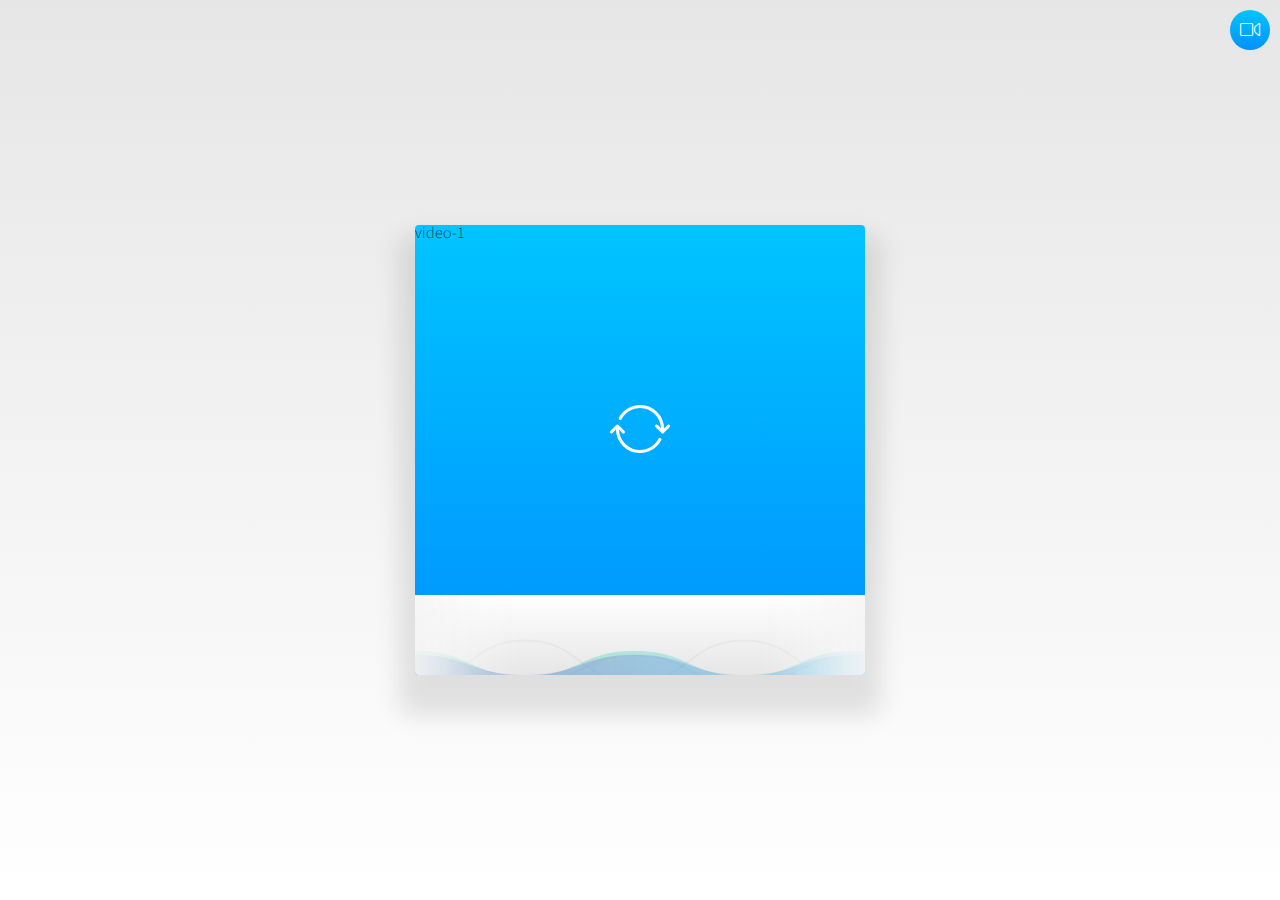
==== public/mocks/index.html @ 00468ff5 "video demo styles" ====
<!DOCTYPE html>
<html lang="en">
  <head>
    <meta charset="utf-8">
    <meta http-equiv="X-UA-Compatible" content="IE=edge">
    <meta name="viewport" content="width=device-width, initial-scale=1">
    <!-- The above 3 meta tags *must* come first in the head; any other head content must come *after* these tags -->
    <title>Web RTC Metup</title>

    <!-- Fonts -->
    <link href='https://fonts.googleapis.com/css?family=Source+Sans+Pro:400,200,300' rel='stylesheet' type='text/css'>

    <!-- Icons -->
    <link rel="stylesheet" href="../css/icons.css">

    <!-- Styles -->
    <link rel="stylesheet" href="../css/styles.css">

    <!-- HTML5 shim and Respond.js for IE8 support of HTML5 elements and media queries -->
    <!-- WARNING: Respond.js doesn't work if you view the page via file:// -->
    <!--[if lt IE 9]>
      <script src="https://oss.maxcdn.com/html5shiv/3.7.2/html5shiv.min.js"></script>
      <script src="https://oss.maxcdn.com/respond/1.4.2/respond.min.js"></script>
    <![endif]-->
  </head>
  <body>
    
    <div class="video-wrap oneVideo">
      <div class="video-box myVideo">
        video-1
          
        <div class="footer">
          <div class="visualizer vslzr-01"></div>
          <div class="visualizer vslzr-02"></div>
          <div class="visualizer vslzr-03"></div>
          <div class="visualizer vslzr-mask"></div>
        </div>
        
      </div>
      
      <div class="video-box remoteVideo top-vid">
        video-2
          
        <div class="footer">
          <div class="visualizer vslzr-01"></div>
          <div class="visualizer vslzr-02"></div>
          <div class="visualizer vslzr-03"></div>
          <div class="visualizer vslzr-mask"></div>
        </div>
      </div>
    </div>
    
    <button class="call-btn" id="call">
      <i class="icon-camera"></i>
    </button>
    
    
    <!-- jQuery (necessary for Bootstrap's JavaScript plugins) -->
    <script src="https://ajax.googleapis.com/ajax/libs/jquery/1.11.3/jquery.min.js"></script>
    <script src="../js/main.js"></script>
    <!-- Include all compiled plugins (below), or include individual files as needed -->
  </body>
</html>
---- public/css/icons.css ----
@font-face {
    font-family: 'icomoon';
    src:    url('fonts/icomoon.eot?n9m4c2');
    src:    url('fonts/icomoon.eot?n9m4c2#iefix') format('embedded-opentype'),
        url('fonts/icomoon.ttf?n9m4c2') format('truetype'),
        url('fonts/icomoon.woff?n9m4c2') format('woff'),
        url('fonts/icomoon.svg?n9m4c2#icomoon') format('svg');
    font-weight: normal;
    font-style: normal;
}

[class^="icon-"], [class*=" icon-"] {
    /* use !important to prevent issues with browser extensions that change fonts */
    font-family: 'icomoon' !important;
    speak: none;
    font-style: normal;
    font-weight: normal;
    font-variant: normal;
    text-transform: none;
    line-height: 1;

    /* Better Font Rendering =========== */
    -webkit-font-smoothing: antialiased;
    -moz-osx-font-smoothing: grayscale;
}

.icon-home:before {
    content: "\e600";
}
.icon-home2:before {
    content: "\e601";
}
.icon-home3:before {
    content: "\e602";
}
.icon-home4:before {
    content: "\e603";
}
.icon-home5:before {
    content: "\e604";
}
.icon-home6:before {
    content: "\e605";
}
.icon-bathtub:before {
    content: "\e606";
}
.icon-toothbrush:before {
    content: "\e607";
}
.icon-bed:before {
    content: "\e608";
}
.icon-couch:before {
    content: "\e609";
}
.icon-chair:before {
    content: "\e60a";
}
.icon-city:before {
    content: "\e60b";
}
.icon-apartment:before {
    content: "\e60c";
}
.icon-pencil:before {
    content: "\e60d";
}
.icon-pencil2:before {
    content: "\e60e";
}
.icon-pen:before {
    content: "\e60f";
}
.icon-pencil3:before {
    content: "\e610";
}
.icon-eraser:before {
    content: "\e611";
}
.icon-pencil4:before {
    content: "\e612";
}
.icon-pencil5:before {
    content: "\e613";
}
.icon-feather:before {
    content: "\e614";
}
.icon-feather2:before {
    content: "\e615";
}
.icon-feather3:before {
    content: "\e616";
}
.icon-pen2:before {
    content: "\e617";
}
.icon-pen-add:before {
    content: "\e618";
}
.icon-pen-remove:before {
    content: "\e619";
}
.icon-vector:before {
    content: "\e61a";
}
.icon-pen3:before {
    content: "\e61b";
}
.icon-blog:before {
    content: "\e61c";
}
.icon-brush:before {
    content: "\e61d";
}
.icon-brush2:before {
    content: "\e61e";
}
.icon-spray:before {
    content: "\e61f";
}
.icon-paint-roller:before {
    content: "\e620";
}
.icon-stamp:before {
    content: "\e621";
}
.icon-tape:before {
    content: "\e622";
}
.icon-desk-tape:before {
    content: "\e623";
}
.icon-texture:before {
    content: "\e624";
}
.icon-eye-dropper:before {
    content: "\e625";
}
.icon-palette:before {
    content: "\e626";
}
.icon-color-sampler:before {
    content: "\e627";
}
.icon-bucket:before {
    content: "\e628";
}
.icon-gradient:before {
    content: "\e629";
}
.icon-gradient2:before {
    content: "\e62a";
}
.icon-magic-wand:before {
    content: "\e62b";
}
.icon-magnet:before {
    content: "\e62c";
}
.icon-pencil-ruler:before {
    content: "\e62d";
}
.icon-pencil-ruler2:before {
    content: "\e62e";
}
.icon-compass:before {
    content: "\e62f";
}
.icon-aim:before {
    content: "\e630";
}
.icon-gun:before {
    content: "\e631";
}
.icon-bottle:before {
    content: "\e632";
}
.icon-drop:before {
    content: "\e633";
}
.icon-drop-crossed:before {
    content: "\e634";
}
.icon-drop2:before {
    content: "\e635";
}
.icon-snow:before {
    content: "\e636";
}
.icon-snow2:before {
    content: "\e637";
}
.icon-fire:before {
    content: "\e638";
}
.icon-lighter:before {
    content: "\e639";
}
.icon-knife:before {
    content: "\e63a";
}
.icon-dagger:before {
    content: "\e63b";
}
.icon-tissue:before {
    content: "\e63c";
}
.icon-toilet-paper:before {
    content: "\e63d";
}
.icon-poop:before {
    content: "\e63e";
}
.icon-umbrella:before {
    content: "\e63f";
}
.icon-umbrella2:before {
    content: "\e640";
}
.icon-rain:before {
    content: "\e641";
}
.icon-tornado:before {
    content: "\e642";
}
.icon-wind:before {
    content: "\e643";
}
.icon-fan:before {
    content: "\e644";
}
.icon-contrast:before {
    content: "\e645";
}
.icon-sun-small:before {
    content: "\e646";
}
.icon-sun:before {
    content: "\e647";
}
.icon-sun2:before {
    content: "\e648";
}
.icon-moon:before {
    content: "\e649";
}
.icon-cloud:before {
    content: "\e64a";
}
.icon-cloud-upload:before {
    content: "\e64b";
}
.icon-cloud-download:before {
    content: "\e64c";
}
.icon-cloud-rain:before {
    content: "\e64d";
}
.icon-cloud-hailstones:before {
    content: "\e64e";
}
.icon-cloud-snow:before {
    content: "\e64f";
}
.icon-cloud-windy:before {
    content: "\e650";
}
.icon-sun-wind:before {
    content: "\e651";
}
.icon-cloud-fog:before {
    content: "\e652";
}
.icon-cloud-sun:before {
    content: "\e653";
}
.icon-cloud-lightning:before {
    content: "\e654";
}
.icon-cloud-sync:before {
    content: "\e655";
}
.icon-cloud-lock:before {
    content: "\e656";
}
.icon-cloud-gear:before {
    content: "\e657";
}
.icon-cloud-alert:before {
    content: "\e658";
}
.icon-cloud-check:before {
    content: "\e659";
}
.icon-cloud-cross:before {
    content: "\e65a";
}
.icon-cloud-crossed:before {
    content: "\e65b";
}
.icon-cloud-database:before {
    content: "\e65c";
}
.icon-database:before {
    content: "\e65d";
}
.icon-database-add:before {
    content: "\e65e";
}
.icon-database-remove:before {
    content: "\e65f";
}
.icon-database-lock:before {
    content: "\e660";
}
.icon-database-refresh:before {
    content: "\e661";
}
.icon-database-check:before {
    content: "\e662";
}
.icon-database-history:before {
    content: "\e663";
}
.icon-database-upload:before {
    content: "\e664";
}
.icon-database-download:before {
    content: "\e665";
}
.icon-server:before {
    content: "\e666";
}
.icon-shield:before {
    content: "\e667";
}
.icon-shield-check:before {
    content: "\e668";
}
.icon-shield-alert:before {
    content: "\e669";
}
.icon-shield-cross:before {
    content: "\e66a";
}
.icon-lock:before {
    content: "\e66b";
}
.icon-rotation-lock:before {
    content: "\e66c";
}
.icon-unlock:before {
    content: "\e66d";
}
.icon-key:before {
    content: "\e66e";
}
.icon-key-hole:before {
    content: "\e66f";
}
.icon-toggle-off:before {
    content: "\e670";
}
.icon-toggle-on:before {
    content: "\e671";
}
.icon-cog:before {
    content: "\e672";
}
.icon-cog2:before {
    content: "\e673";
}
.icon-wrench:before {
    content: "\e674";
}
.icon-screwdriver:before {
    content: "\e675";
}
.icon-hammer-wrench:before {
    content: "\e676";
}
.icon-hammer:before {
    content: "\e677";
}
.icon-saw:before {
    content: "\e678";
}
.icon-axe:before {
    content: "\e679";
}
.icon-axe2:before {
    content: "\e67a";
}
.icon-shovel:before {
    content: "\e67b";
}
.icon-pickaxe:before {
    content: "\e67c";
}
.icon-factory:before {
    content: "\e67d";
}
.icon-factory2:before {
    content: "\e67e";
}
.icon-recycle:before {
    content: "\e67f";
}
.icon-trash:before {
    content: "\e680";
}
.icon-trash2:before {
    content: "\e681";
}
.icon-trash3:before {
    content: "\e682";
}
.icon-broom:before {
    content: "\e683";
}
.icon-game:before {
    content: "\e684";
}
.icon-gamepad:before {
    content: "\e685";
}
.icon-joystick:before {
    content: "\e686";
}
.icon-dice:before {
    content: "\e687";
}
.icon-spades:before {
    content: "\e688";
}
.icon-diamonds:before {
    content: "\e689";
}
.icon-clubs:before {
    content: "\e68a";
}
.icon-hearts:before {
    content: "\e68b";
}
.icon-heart:before {
    content: "\e68c";
}
.icon-star:before {
    content: "\e68d";
}
.icon-star-half:before {
    content: "\e68e";
}
.icon-star-empty:before {
    content: "\e68f";
}
.icon-flag:before {
    content: "\e690";
}
.icon-flag2:before {
    content: "\e691";
}
.icon-flag3:before {
    content: "\e692";
}
.icon-mailbox-full:before {
    content: "\e693";
}
.icon-mailbox-empty:before {
    content: "\e694";
}
.icon-at-sign:before {
    content: "\e695";
}
.icon-envelope:before {
    content: "\e696";
}
.icon-envelope-open:before {
    content: "\e697";
}
.icon-paperclip:before {
    content: "\e698";
}
.icon-paper-plane:before {
    content: "\e699";
}
.icon-reply:before {
    content: "\e69a";
}
.icon-reply-all:before {
    content: "\e69b";
}
.icon-inbox:before {
    content: "\e69c";
}
.icon-inbox2:before {
    content: "\e69d";
}
.icon-outbox:before {
    content: "\e69e";
}
.icon-box:before {
    content: "\e69f";
}
.icon-archive:before {
    content: "\e6a0";
}
.icon-archive2:before {
    content: "\e6a1";
}
.icon-drawers:before {
    content: "\e6a2";
}
.icon-drawers2:before {
    content: "\e6a3";
}
.icon-drawers3:before {
    content: "\e6a4";
}
.icon-eye:before {
    content: "\e6a5";
}
.icon-eye-crossed:before {
    content: "\e6a6";
}
.icon-eye-plus:before {
    content: "\e6a7";
}
.icon-eye-minus:before {
    content: "\e6a8";
}
.icon-binoculars:before {
    content: "\e6a9";
}
.icon-binoculars2:before {
    content: "\e6aa";
}
.icon-hdd:before {
    content: "\e6ab";
}
.icon-hdd-down:before {
    content: "\e6ac";
}
.icon-hdd-up:before {
    content: "\e6ad";
}
.icon-floppy-disk:before {
    content: "\e6ae";
}
.icon-disc:before {
    content: "\e6af";
}
.icon-tape2:before {
    content: "\e6b0";
}
.icon-printer:before {
    content: "\e6b1";
}
.icon-shredder:before {
    content: "\e6b2";
}
.icon-file-empty:before {
    content: "\e6b3";
}
.icon-file-add:before {
    content: "\e6b4";
}
.icon-file-check:before {
    content: "\e6b5";
}
.icon-file-lock:before {
    content: "\e6b6";
}
.icon-files:before {
    content: "\e6b7";
}
.icon-copy:before {
    content: "\e6b8";
}
.icon-compare:before {
    content: "\e6b9";
}
.icon-folder:before {
    content: "\e6ba";
}
.icon-folder-search:before {
    content: "\e6bb";
}
.icon-folder-plus:before {
    content: "\e6bc";
}
.icon-folder-minus:before {
    content: "\e6bd";
}
.icon-folder-download:before {
    content: "\e6be";
}
.icon-folder-upload:before {
    content: "\e6bf";
}
.icon-folder-star:before {
    content: "\e6c0";
}
.icon-folder-heart:before {
    content: "\e6c1";
}
.icon-folder-user:before {
    content: "\e6c2";
}
.icon-folder-shared:before {
    content: "\e6c3";
}
.icon-folder-music:before {
    content: "\e6c4";
}
.icon-folder-picture:before {
    content: "\e6c5";
}
.icon-folder-film:before {
    content: "\e6c6";
}
.icon-scissors:before {
    content: "\e6c7";
}
.icon-paste:before {
    content: "\e6c8";
}
.icon-clipboard-empty:before {
    content: "\e6c9";
}
.icon-clipboard-pencil:before {
    content: "\e6ca";
}
.icon-clipboard-text:before {
    content: "\e6cb";
}
.icon-clipboard-check:before {
    content: "\e6cc";
}
.icon-clipboard-down:before {
    content: "\e6cd";
}
.icon-clipboard-left:before {
    content: "\e6ce";
}
.icon-clipboard-alert:before {
    content: "\e6cf";
}
.icon-clipboard-user:before {
    content: "\e6d0";
}
.icon-register:before {
    content: "\e6d1";
}
.icon-enter:before {
    content: "\e6d2";
}
.icon-exit:before {
    content: "\e6d3";
}
.icon-papers:before {
    content: "\e6d4";
}
.icon-news:before {
    content: "\e6d5";
}
.icon-reading:before {
    content: "\e6d6";
}
.icon-typewriter:before {
    content: "\e6d7";
}
.icon-document:before {
    content: "\e6d8";
}
.icon-document2:before {
    content: "\e6d9";
}
.icon-graduation-hat:before {
    content: "\e6da";
}
.icon-license:before {
    content: "\e6db";
}
.icon-license2:before {
    content: "\e6dc";
}
.icon-medal-empty:before {
    content: "\e6dd";
}
.icon-medal-first:before {
    content: "\e6de";
}
.icon-medal-second:before {
    content: "\e6df";
}
.icon-medal-third:before {
    content: "\e6e0";
}
.icon-podium:before {
    content: "\e6e1";
}
.icon-trophy:before {
    content: "\e6e2";
}
.icon-trophy2:before {
    content: "\e6e3";
}
.icon-music-note:before {
    content: "\e6e4";
}
.icon-music-note2:before {
    content: "\e6e5";
}
.icon-music-note3:before {
    content: "\e6e6";
}
.icon-playlist:before {
    content: "\e6e7";
}
.icon-playlist-add:before {
    content: "\e6e8";
}
.icon-guitar:before {
    content: "\e6e9";
}
.icon-trumpet:before {
    content: "\e6ea";
}
.icon-album:before {
    content: "\e6eb";
}
.icon-shuffle:before {
    content: "\e6ec";
}
.icon-repeat-one:before {
    content: "\e6ed";
}
.icon-repeat:before {
    content: "\e6ee";
}
.icon-headphones:before {
    content: "\e6ef";
}
.icon-headset:before {
    content: "\e6f0";
}
.icon-loudspeaker:before {
    content: "\e6f1";
}
.icon-equalizer:before {
    content: "\e6f2";
}
.icon-theater:before {
    content: "\e6f3";
}
.icon-3d-glasses:before {
    content: "\e6f4";
}
.icon-ticket:before {
    content: "\e6f5";
}
.icon-presentation:before {
    content: "\e6f6";
}
.icon-play:before {
    content: "\e6f7";
}
.icon-film-play:before {
    content: "\e6f8";
}
.icon-clapboard-play:before {
    content: "\e6f9";
}
.icon-media:before {
    content: "\e6fa";
}
.icon-film:before {
    content: "\e6fb";
}
.icon-film2:before {
    content: "\e6fc";
}
.icon-surveillance:before {
    content: "\e6fd";
}
.icon-surveillance2:before {
    content: "\e6fe";
}
.icon-camera:before {
    content: "\e6ff";
}
.icon-camera-crossed:before {
    content: "\e700";
}
.icon-camera-play:before {
    content: "\e701";
}
.icon-time-lapse:before {
    content: "\e702";
}
.icon-record:before {
    content: "\e703";
}
.icon-camera2:before {
    content: "\e704";
}
.icon-camera-flip:before {
    content: "\e705";
}
.icon-panorama:before {
    content: "\e706";
}
.icon-time-lapse2:before {
    content: "\e707";
}
.icon-shutter:before {
    content: "\e708";
}
.icon-shutter2:before {
    content: "\e709";
}
.icon-face-detection:before {
    content: "\e70a";
}
.icon-flare:before {
    content: "\e70b";
}
.icon-convex:before {
    content: "\e70c";
}
.icon-concave:before {
    content: "\e70d";
}
.icon-picture:before {
    content: "\e70e";
}
.icon-picture2:before {
    content: "\e70f";
}
.icon-picture3:before {
    content: "\e710";
}
.icon-pictures:before {
    content: "\e711";
}
.icon-book:before {
    content: "\e712";
}
.icon-audio-book:before {
    content: "\e713";
}
.icon-book2:before {
    content: "\e714";
}
.icon-bookmark:before {
    content: "\e715";
}
.icon-bookmark2:before {
    content: "\e716";
}
.icon-label:before {
    content: "\e717";
}
.icon-library:before {
    content: "\e718";
}
.icon-library2:before {
    content: "\e719";
}
.icon-contacts:before {
    content: "\e71a";
}
.icon-profile:before {
    content: "\e71b";
}
.icon-portrait:before {
    content: "\e71c";
}
.icon-portrait2:before {
    content: "\e71d";
}
.icon-user:before {
    content: "\e71e";
}
.icon-user-plus:before {
    content: "\e71f";
}
.icon-user-minus:before {
    content: "\e720";
}
.icon-user-lock:before {
    content: "\e721";
}
.icon-users:before {
    content: "\e722";
}
.icon-users2:before {
    content: "\e723";
}
.icon-users-plus:before {
    content: "\e724";
}
.icon-users-minus:before {
    content: "\e725";
}
.icon-group-work:before {
    content: "\e726";
}
.icon-woman:before {
    content: "\e727";
}
.icon-man:before {
    content: "\e728";
}
.icon-baby:before {
    content: "\e729";
}
.icon-baby2:before {
    content: "\e72a";
}
.icon-baby3:before {
    content: "\e72b";
}
.icon-baby-bottle:before {
    content: "\e72c";
}
.icon-walk:before {
    content: "\e72d";
}
.icon-hand-waving:before {
    content: "\e72e";
}
.icon-jump:before {
    content: "\e72f";
}
.icon-run:before {
    content: "\e730";
}
.icon-woman2:before {
    content: "\e731";
}
.icon-man2:before {
    content: "\e732";
}
.icon-man-woman:before {
    content: "\e733";
}
.icon-height:before {
    content: "\e734";
}
.icon-weight:before {
    content: "\e735";
}
.icon-scale:before {
    content: "\e736";
}
.icon-button:before {
    content: "\e737";
}
.icon-bow-tie:before {
    content: "\e738";
}
.icon-tie:before {
    content: "\e739";
}
.icon-socks:before {
    content: "\e73a";
}
.icon-shoe:before {
    content: "\e73b";
}
.icon-shoes:before {
    content: "\e73c";
}
.icon-hat:before {
    content: "\e73d";
}
.icon-pants:before {
    content: "\e73e";
}
.icon-shorts:before {
    content: "\e73f";
}
.icon-flip-flops:before {
    content: "\e740";
}
.icon-shirt:before {
    content: "\e741";
}
.icon-hanger:before {
    content: "\e742";
}
.icon-laundry:before {
    content: "\e743";
}
.icon-store:before {
    content: "\e744";
}
.icon-haircut:before {
    content: "\e745";
}
.icon-store-24:before {
    content: "\e746";
}
.icon-barcode:before {
    content: "\e747";
}
.icon-barcode2:before {
    content: "\e748";
}
.icon-barcode3:before {
    content: "\e749";
}
.icon-cashier:before {
    content: "\e74a";
}
.icon-bag:before {
    content: "\e74b";
}
.icon-bag2:before {
    content: "\e74c";
}
.icon-cart:before {
    content: "\e74d";
}
.icon-cart-empty:before {
    content: "\e74e";
}
.icon-cart-full:before {
    content: "\e74f";
}
.icon-cart-plus:before {
    content: "\e750";
}
.icon-cart-plus2:before {
    content: "\e751";
}
.icon-cart-add:before {
    content: "\e752";
}
.icon-cart-remove:before {
    content: "\e753";
}
.icon-cart-exchange:before {
    content: "\e754";
}
.icon-tag:before {
    content: "\e755";
}
.icon-tags:before {
    content: "\e756";
}
.icon-receipt:before {
    content: "\e757";
}
.icon-wallet:before {
    content: "\e758";
}
.icon-credit-card:before {
    content: "\e759";
}
.icon-cash-dollar:before {
    content: "\e75a";
}
.icon-cash-euro:before {
    content: "\e75b";
}
.icon-cash-pound:before {
    content: "\e75c";
}
.icon-cash-yen:before {
    content: "\e75d";
}
.icon-bag-dollar:before {
    content: "\e75e";
}
.icon-bag-euro:before {
    content: "\e75f";
}
.icon-bag-pound:before {
    content: "\e760";
}
.icon-bag-yen:before {
    content: "\e761";
}
.icon-coin-dollar:before {
    content: "\e762";
}
.icon-coin-euro:before {
    content: "\e763";
}
.icon-coin-pound:before {
    content: "\e764";
}
.icon-coin-yen:before {
    content: "\e765";
}
.icon-calculator:before {
    content: "\e766";
}
.icon-calculator2:before {
    content: "\e767";
}
.icon-abacus:before {
    content: "\e768";
}
.icon-vault:before {
    content: "\e769";
}
.icon-telephone:before {
    content: "\e76a";
}
.icon-phone-lock:before {
    content: "\e76b";
}
.icon-phone-wave:before {
    content: "\e76c";
}
.icon-phone-pause:before {
    content: "\e76d";
}
.icon-phone-outgoing:before {
    content: "\e76e";
}
.icon-phone-incoming:before {
    content: "\e76f";
}
.icon-phone-in-out:before {
    content: "\e770";
}
.icon-phone-error:before {
    content: "\e771";
}
.icon-phone-sip:before {
    content: "\e772";
}
.icon-phone-plus:before {
    content: "\e773";
}
.icon-phone-minus:before {
    content: "\e774";
}
.icon-voicemail:before {
    content: "\e775";
}
.icon-dial:before {
    content: "\e776";
}
.icon-telephone2:before {
    content: "\e777";
}
.icon-pushpin:before {
    content: "\e778";
}
.icon-pushpin2:before {
    content: "\e779";
}
.icon-map-marker:before {
    content: "\e77a";
}
.icon-map-marker-user:before {
    content: "\e77b";
}
.icon-map-marker-down:before {
    content: "\e77c";
}
.icon-map-marker-check:before {
    content: "\e77d";
}
.icon-map-marker-crossed:before {
    content: "\e77e";
}
.icon-radar:before {
    content: "\e77f";
}
.icon-compass2:before {
    content: "\e780";
}
.icon-map:before {
    content: "\e781";
}
.icon-map2:before {
    content: "\e782";
}
.icon-location:before {
    content: "\e783";
}
.icon-road-sign:before {
    content: "\e784";
}
.icon-calendar-empty:before {
    content: "\e785";
}
.icon-calendar-check:before {
    content: "\e786";
}
.icon-calendar-cross:before {
    content: "\e787";
}
.icon-calendar-31:before {
    content: "\e788";
}
.icon-calendar-full:before {
    content: "\e789";
}
.icon-calendar-insert:before {
    content: "\e78a";
}
.icon-calendar-text:before {
    content: "\e78b";
}
.icon-calendar-user:before {
    content: "\e78c";
}
.icon-mouse:before {
    content: "\e78d";
}
.icon-mouse-left:before {
    content: "\e78e";
}
.icon-mouse-right:before {
    content: "\e78f";
}
.icon-mouse-both:before {
    content: "\e790";
}
.icon-keyboard:before {
    content: "\e791";
}
.icon-keyboard-up:before {
    content: "\e792";
}
.icon-keyboard-down:before {
    content: "\e793";
}
.icon-delete:before {
    content: "\e794";
}
.icon-spell-check:before {
    content: "\e795";
}
.icon-escape:before {
    content: "\e796";
}
.icon-enter2:before {
    content: "\e797";
}
.icon-screen:before {
    content: "\e798";
}
.icon-aspect-ratio:before {
    content: "\e799";
}
.icon-signal:before {
    content: "\e79a";
}
.icon-signal-lock:before {
    content: "\e79b";
}
.icon-signal-80:before {
    content: "\e79c";
}
.icon-signal-60:before {
    content: "\e79d";
}
.icon-signal-40:before {
    content: "\e79e";
}
.icon-signal-20:before {
    content: "\e79f";
}
.icon-signal-0:before {
    content: "\e7a0";
}
.icon-signal-blocked:before {
    content: "\e7a1";
}
.icon-sim:before {
    content: "\e7a2";
}
.icon-flash-memory:before {
    content: "\e7a3";
}
.icon-usb-drive:before {
    content: "\e7a4";
}
.icon-phone:before {
    content: "\e7a5";
}
.icon-smartphone:before {
    content: "\e7a6";
}
.icon-smartphone-notification:before {
    content: "\e7a7";
}
.icon-smartphone-vibration:before {
    content: "\e7a8";
}
.icon-smartphone-embed:before {
    content: "\e7a9";
}
.icon-smartphone-waves:before {
    content: "\e7aa";
}
.icon-tablet:before {
    content: "\e7ab";
}
.icon-tablet2:before {
    content: "\e7ac";
}
.icon-laptop:before {
    content: "\e7ad";
}
.icon-laptop-phone:before {
    content: "\e7ae";
}
.icon-desktop:before {
    content: "\e7af";
}
.icon-launch:before {
    content: "\e7b0";
}
.icon-new-tab:before {
    content: "\e7b1";
}
.icon-window:before {
    content: "\e7b2";
}
.icon-cable:before {
    content: "\e7b3";
}
.icon-cable2:before {
    content: "\e7b4";
}
.icon-tv:before {
    content: "\e7b5";
}
.icon-radio:before {
    content: "\e7b6";
}
.icon-remote-control:before {
    content: "\e7b7";
}
.icon-power-switch:before {
    content: "\e7b8";
}
.icon-power:before {
    content: "\e7b9";
}
.icon-power-crossed:before {
    content: "\e7ba";
}
.icon-flash-auto:before {
    content: "\e7bb";
}
.icon-lamp:before {
    content: "\e7bc";
}
.icon-flashlight:before {
    content: "\e7bd";
}
.icon-lampshade:before {
    content: "\e7be";
}
.icon-cord:before {
    content: "\e7bf";
}
.icon-outlet:before {
    content: "\e7c0";
}
.icon-battery-power:before {
    content: "\e7c1";
}
.icon-battery-empty:before {
    content: "\e7c2";
}
.icon-battery-alert:before {
    content: "\e7c3";
}
.icon-battery-error:before {
    content: "\e7c4";
}
.icon-battery-low1:before {
    content: "\e7c5";
}
.icon-battery-low2:before {
    content: "\e7c6";
}
.icon-battery-low3:before {
    content: "\e7c7";
}
.icon-battery-mid1:before {
    content: "\e7c8";
}
.icon-battery-mid2:before {
    content: "\e7c9";
}
.icon-battery-mid3:before {
    content: "\e7ca";
}
.icon-battery-full:before {
    content: "\e7cb";
}
.icon-battery-charging:before {
    content: "\e7cc";
}
.icon-battery-charging2:before {
    content: "\e7cd";
}
.icon-battery-charging3:before {
    content: "\e7ce";
}
.icon-battery-charging4:before {
    content: "\e7cf";
}
.icon-battery-charging5:before {
    content: "\e7d0";
}
.icon-battery-charging6:before {
    content: "\e7d1";
}
.icon-battery-charging7:before {
    content: "\e7d2";
}
.icon-chip:before {
    content: "\e7d3";
}
.icon-chip-x64:before {
    content: "\e7d4";
}
.icon-chip-x86:before {
    content: "\e7d5";
}
.icon-bubble:before {
    content: "\e7d6";
}
.icon-bubbles:before {
    content: "\e7d7";
}
.icon-bubble-dots:before {
    content: "\e7d8";
}
.icon-bubble-alert:before {
    content: "\e7d9";
}
.icon-bubble-question:before {
    content: "\e7da";
}
.icon-bubble-text:before {
    content: "\e7db";
}
.icon-bubble-pencil:before {
    content: "\e7dc";
}
.icon-bubble-picture:before {
    content: "\e7dd";
}
.icon-bubble-video:before {
    content: "\e7de";
}
.icon-bubble-user:before {
    content: "\e7df";
}
.icon-bubble-quote:before {
    content: "\e7e0";
}
.icon-bubble-heart:before {
    content: "\e7e1";
}
.icon-bubble-emoticon:before {
    content: "\e7e2";
}
.icon-bubble-attachment:before {
    content: "\e7e3";
}
.icon-phone-bubble:before {
    content: "\e7e4";
}
.icon-quote-open:before {
    content: "\e7e5";
}
.icon-quote-close:before {
    content: "\e7e6";
}
.icon-dna:before {
    content: "\e7e7";
}
.icon-heart-pulse:before {
    content: "\e7e8";
}
.icon-pulse:before {
    content: "\e7e9";
}
.icon-syringe:before {
    content: "\e7ea";
}
.icon-pills:before {
    content: "\e7eb";
}
.icon-first-aid:before {
    content: "\e7ec";
}
.icon-lifebuoy:before {
    content: "\e7ed";
}
.icon-bandage:before {
    content: "\e7ee";
}
.icon-bandages:before {
    content: "\e7ef";
}
.icon-thermometer:before {
    content: "\e7f0";
}
.icon-microscope:before {
    content: "\e7f1";
}
.icon-brain:before {
    content: "\e7f2";
}
.icon-beaker:before {
    content: "\e7f3";
}
.icon-skull:before {
    content: "\e7f4";
}
.icon-bone:before {
    content: "\e7f5";
}
.icon-construction:before {
    content: "\e7f6";
}
.icon-construction-cone:before {
    content: "\e7f7";
}
.icon-pie-chart:before {
    content: "\e7f8";
}
.icon-pie-chart2:before {
    content: "\e7f9";
}
.icon-graph:before {
    content: "\e7fa";
}
.icon-chart-growth:before {
    content: "\e7fb";
}
.icon-chart-bars:before {
    content: "\e7fc";
}
.icon-chart-settings:before {
    content: "\e7fd";
}
.icon-cake:before {
    content: "\e7fe";
}
.icon-gift:before {
    content: "\e7ff";
}
.icon-balloon:before {
    content: "\e800";
}
.icon-rank:before {
    content: "\e801";
}
.icon-rank2:before {
    content: "\e802";
}
.icon-rank3:before {
    content: "\e803";
}
.icon-crown:before {
    content: "\e804";
}
.icon-lotus:before {
    content: "\e805";
}
.icon-diamond:before {
    content: "\e806";
}
.icon-diamond2:before {
    content: "\e807";
}
.icon-diamond3:before {
    content: "\e808";
}
.icon-diamond4:before {
    content: "\e809";
}
.icon-linearicons:before {
    content: "\e80a";
}
.icon-teacup:before {
    content: "\e80b";
}
.icon-teapot:before {
    content: "\e80c";
}
.icon-glass:before {
    content: "\e80d";
}
.icon-bottle2:before {
    content: "\e80e";
}
.icon-glass-cocktail:before {
    content: "\e80f";
}
.icon-glass2:before {
    content: "\e810";
}
.icon-dinner:before {
    content: "\e811";
}
.icon-dinner2:before {
    content: "\e812";
}
.icon-chef:before {
    content: "\e813";
}
.icon-scale2:before {
    content: "\e814";
}
.icon-egg:before {
    content: "\e815";
}
.icon-egg2:before {
    content: "\e816";
}
.icon-eggs:before {
    content: "\e817";
}
.icon-platter:before {
    content: "\e818";
}
.icon-steak:before {
    content: "\e819";
}
.icon-hamburger:before {
    content: "\e81a";
}
.icon-hotdog:before {
    content: "\e81b";
}
.icon-pizza:before {
    content: "\e81c";
}
.icon-sausage:before {
    content: "\e81d";
}
.icon-chicken:before {
    content: "\e81e";
}
.icon-fish:before {
    content: "\e81f";
}
.icon-carrot:before {
    content: "\e820";
}
.icon-cheese:before {
    content: "\e821";
}
.icon-bread:before {
    content: "\e822";
}
.icon-ice-cream:before {
    content: "\e823";
}
.icon-ice-cream2:before {
    content: "\e824";
}
.icon-candy:before {
    content: "\e825";
}
.icon-lollipop:before {
    content: "\e826";
}
.icon-coffee-bean:before {
    content: "\e827";
}
.icon-coffee-cup:before {
    content: "\e828";
}
.icon-cherry:before {
    content: "\e829";
}
.icon-grapes:before {
    content: "\e82a";
}
.icon-citrus:before {
    content: "\e82b";
}
.icon-apple:before {
    content: "\e82c";
}
.icon-leaf:before {
    content: "\e82d";
}
.icon-landscape:before {
    content: "\e82e";
}
.icon-pine-tree:before {
    content: "\e82f";
}
.icon-tree:before {
    content: "\e830";
}
.icon-cactus:before {
    content: "\e831";
}
.icon-paw:before {
    content: "\e832";
}
.icon-footprint:before {
    content: "\e833";
}
.icon-speed-slow:before {
    content: "\e834";
}
.icon-speed-medium:before {
    content: "\e835";
}
.icon-speed-fast:before {
    content: "\e836";
}
.icon-rocket:before {
    content: "\e837";
}
.icon-hammer2:before {
    content: "\e838";
}
.icon-balance:before {
    content: "\e839";
}
.icon-briefcase:before {
    content: "\e83a";
}
.icon-luggage-weight:before {
    content: "\e83b";
}
.icon-dolly:before {
    content: "\e83c";
}
.icon-plane:before {
    content: "\e83d";
}
.icon-plane-crossed:before {
    content: "\e83e";
}
.icon-helicopter:before {
    content: "\e83f";
}
.icon-traffic-lights:before {
    content: "\e840";
}
.icon-siren:before {
    content: "\e841";
}
.icon-road:before {
    content: "\e842";
}
.icon-engine:before {
    content: "\e843";
}
.icon-oil-pressure:before {
    content: "\e844";
}
.icon-coolant-temperature:before {
    content: "\e845";
}
.icon-car-battery:before {
    content: "\e846";
}
.icon-gas:before {
    content: "\e847";
}
.icon-gallon:before {
    content: "\e848";
}
.icon-transmission:before {
    content: "\e849";
}
.icon-car:before {
    content: "\e84a";
}
.icon-car-wash:before {
    content: "\e84b";
}
.icon-car-wash2:before {
    content: "\e84c";
}
.icon-bus:before {
    content: "\e84d";
}
.icon-bus2:before {
    content: "\e84e";
}
.icon-car2:before {
    content: "\e84f";
}
.icon-parking:before {
    content: "\e850";
}
.icon-car-lock:before {
    content: "\e851";
}
.icon-taxi:before {
    content: "\e852";
}
.icon-car-siren:before {
    content: "\e853";
}
.icon-car-wash3:before {
    content: "\e854";
}
.icon-car-wash4:before {
    content: "\e855";
}
.icon-ambulance:before {
    content: "\e856";
}
.icon-truck:before {
    content: "\e857";
}
.icon-trailer:before {
    content: "\e858";
}
.icon-scale-truck:before {
    content: "\e859";
}
.icon-train:before {
    content: "\e85a";
}
.icon-ship:before {
    content: "\e85b";
}
.icon-ship2:before {
    content: "\e85c";
}
.icon-anchor:before {
    content: "\e85d";
}
.icon-boat:before {
    content: "\e85e";
}
.icon-bicycle:before {
    content: "\e85f";
}
.icon-bicycle2:before {
    content: "\e860";
}
.icon-dumbbell:before {
    content: "\e861";
}
.icon-bench-press:before {
    content: "\e862";
}
.icon-swim:before {
    content: "\e863";
}
.icon-football:before {
    content: "\e864";
}
.icon-baseball-bat:before {
    content: "\e865";
}
.icon-baseball:before {
    content: "\e866";
}
.icon-tennis:before {
    content: "\e867";
}
.icon-tennis2:before {
    content: "\e868";
}
.icon-ping-pong:before {
    content: "\e869";
}
.icon-hockey:before {
    content: "\e86a";
}
.icon-8ball:before {
    content: "\e86b";
}
.icon-bowling:before {
    content: "\e86c";
}
.icon-bowling-pins:before {
    content: "\e86d";
}
.icon-golf:before {
    content: "\e86e";
}
.icon-golf2:before {
    content: "\e86f";
}
.icon-archery:before {
    content: "\e870";
}
.icon-slingshot:before {
    content: "\e871";
}
.icon-soccer:before {
    content: "\e872";
}
.icon-basketball:before {
    content: "\e873";
}
.icon-cube:before {
    content: "\e874";
}
.icon-3d-rotate:before {
    content: "\e875";
}
.icon-puzzle:before {
    content: "\e876";
}
.icon-glasses:before {
    content: "\e877";
}
.icon-glasses2:before {
    content: "\e878";
}
.icon-accessibility:before {
    content: "\e879";
}
.icon-wheelchair:before {
    content: "\e87a";
}
.icon-wall:before {
    content: "\e87b";
}
.icon-fence:before {
    content: "\e87c";
}
.icon-wall2:before {
    content: "\e87d";
}
.icon-icons:before {
    content: "\e87e";
}
.icon-resize-handle:before {
    content: "\e87f";
}
.icon-icons2:before {
    content: "\e880";
}
.icon-select:before {
    content: "\e881";
}
.icon-select2:before {
    content: "\e882";
}
.icon-site-map:before {
    content: "\e883";
}
.icon-earth:before {
    content: "\e884";
}
.icon-earth-lock:before {
    content: "\e885";
}
.icon-network:before {
    content: "\e886";
}
.icon-network-lock:before {
    content: "\e887";
}
.icon-planet:before {
    content: "\e888";
}
.icon-happy:before {
    content: "\e889";
}
.icon-smile:before {
    content: "\e88a";
}
.icon-grin:before {
    content: "\e88b";
}
.icon-tongue:before {
    content: "\e88c";
}
.icon-sad:before {
    content: "\e88d";
}
.icon-wink:before {
    content: "\e88e";
}
.icon-dream:before {
    content: "\e88f";
}
.icon-shocked:before {
    content: "\e890";
}
.icon-shocked2:before {
    content: "\e891";
}
.icon-tongue2:before {
    content: "\e892";
}
.icon-neutral:before {
    content: "\e893";
}
.icon-happy-grin:before {
    content: "\e894";
}
.icon-cool:before {
    content: "\e895";
}
.icon-mad:before {
    content: "\e896";
}
.icon-grin-evil:before {
    content: "\e897";
}
.icon-evil:before {
    content: "\e898";
}
.icon-wow:before {
    content: "\e899";
}
.icon-annoyed:before {
    content: "\e89a";
}
.icon-wondering:before {
    content: "\e89b";
}
.icon-confused:before {
    content: "\e89c";
}
.icon-zipped:before {
    content: "\e89d";
}
.icon-grumpy:before {
    content: "\e89e";
}
.icon-mustache:before {
    content: "\e89f";
}
.icon-tombstone-hipster:before {
    content: "\e8a0";
}
.icon-tombstone:before {
    content: "\e8a1";
}
.icon-ghost:before {
    content: "\e8a2";
}
.icon-ghost-hipster:before {
    content: "\e8a3";
}
.icon-halloween:before {
    content: "\e8a4";
}
.icon-christmas:before {
    content: "\e8a5";
}
.icon-easter-egg:before {
    content: "\e8a6";
}
.icon-mustache2:before {
    content: "\e8a7";
}
.icon-mustache-glasses:before {
    content: "\e8a8";
}
.icon-pipe:before {
    content: "\e8a9";
}
.icon-alarm:before {
    content: "\e8aa";
}
.icon-alarm-add:before {
    content: "\e8ab";
}
.icon-alarm-snooze:before {
    content: "\e8ac";
}
.icon-alarm-ringing:before {
    content: "\e8ad";
}
.icon-bullhorn:before {
    content: "\e8ae";
}
.icon-hearing:before {
    content: "\e8af";
}
.icon-volume-high:before {
    content: "\e8b0";
}
.icon-volume-medium:before {
    content: "\e8b1";
}
.icon-volume-low:before {
    content: "\e8b2";
}
.icon-volume:before {
    content: "\e8b3";
}
.icon-mute:before {
    content: "\e8b4";
}
.icon-lan:before {
    content: "\e8b5";
}
.icon-lan2:before {
    content: "\e8b6";
}
.icon-wifi:before {
    content: "\e8b7";
}
.icon-wifi-lock:before {
    content: "\e8b8";
}
.icon-wifi-blocked:before {
    content: "\e8b9";
}
.icon-wifi-mid:before {
    content: "\e8ba";
}
.icon-wifi-low:before {
    content: "\e8bb";
}
.icon-wifi-low2:before {
    content: "\e8bc";
}
.icon-wifi-alert:before {
    content: "\e8bd";
}
.icon-wifi-alert-mid:before {
    content: "\e8be";
}
.icon-wifi-alert-low:before {
    content: "\e8bf";
}
.icon-wifi-alert-low2:before {
    content: "\e8c0";
}
.icon-stream:before {
    content: "\e8c1";
}
.icon-stream-check:before {
    content: "\e8c2";
}
.icon-stream-error:before {
    content: "\e8c3";
}
.icon-stream-alert:before {
    content: "\e8c4";
}
.icon-communication:before {
    content: "\e8c5";
}
.icon-communication-crossed:before {
    content: "\e8c6";
}
.icon-broadcast:before {
    content: "\e8c7";
}
.icon-antenna:before {
    content: "\e8c8";
}
.icon-satellite:before {
    content: "\e8c9";
}
.icon-satellite2:before {
    content: "\e8ca";
}
.icon-mic:before {
    content: "\e8cb";
}
.icon-mic-mute:before {
    content: "\e8cc";
}
.icon-mic2:before {
    content: "\e8cd";
}
.icon-spotlights:before {
    content: "\e8ce";
}
.icon-hourglass:before {
    content: "\e8cf";
}
.icon-loading:before {
    content: "\e8d0";
}
.icon-loading2:before {
    content: "\e8d1";
}
.icon-loading3:before {
    content: "\e8d2";
}
.icon-refresh:before {
    content: "\e8d3";
}
.icon-refresh2:before {
    content: "\e8d4";
}
.icon-undo:before {
    content: "\e8d5";
}
.icon-redo:before {
    content: "\e8d6";
}
.icon-jump2:before {
    content: "\e8d7";
}
.icon-undo2:before {
    content: "\e8d8";
}
.icon-redo2:before {
    content: "\e8d9";
}
.icon-sync:before {
    content: "\e8da";
}
.icon-repeat-one2:before {
    content: "\e8db";
}
.icon-sync-crossed:before {
    content: "\e8dc";
}
.icon-sync2:before {
    content: "\e8dd";
}
.icon-repeat-one3:before {
    content: "\e8de";
}
.icon-sync-crossed2:before {
    content: "\e8df";
}
.icon-return:before {
    content: "\e8e0";
}
.icon-return2:before {
    content: "\e8e1";
}
.icon-refund:before {
    content: "\e8e2";
}
.icon-history:before {
    content: "\e8e3";
}
.icon-history2:before {
    content: "\e8e4";
}
.icon-self-timer:before {
    content: "\e8e5";
}
.icon-clock:before {
    content: "\e8e6";
}
.icon-clock2:before {
    content: "\e8e7";
}
.icon-clock3:before {
    content: "\e8e8";
}
.icon-watch:before {
    content: "\e8e9";
}
.icon-alarm2:before {
    content: "\e8ea";
}
.icon-alarm-add2:before {
    content: "\e8eb";
}
.icon-alarm-remove:before {
    content: "\e8ec";
}
.icon-alarm-check:before {
    content: "\e8ed";
}
.icon-alarm-error:before {
    content: "\e8ee";
}
.icon-timer:before {
    content: "\e8ef";
}
.icon-timer-crossed:before {
    content: "\e8f0";
}
.icon-timer2:before {
    content: "\e8f1";
}
.icon-timer-crossed2:before {
    content: "\e8f2";
}
.icon-download:before {
    content: "\e8f3";
}
.icon-upload:before {
    content: "\e8f4";
}
.icon-download2:before {
    content: "\e8f5";
}
.icon-upload2:before {
    content: "\e8f6";
}
.icon-enter-up:before {
    content: "\e8f7";
}
.icon-enter-down:before {
    content: "\e8f8";
}
.icon-enter-left:before {
    content: "\e8f9";
}
.icon-enter-right:before {
    content: "\e8fa";
}
.icon-exit-up:before {
    content: "\e8fb";
}
.icon-exit-down:before {
    content: "\e8fc";
}
.icon-exit-left:before {
    content: "\e8fd";
}
.icon-exit-right:before {
    content: "\e8fe";
}
.icon-enter-up2:before {
    content: "\e8ff";
}
.icon-enter-down2:before {
    content: "\e900";
}
.icon-enter-vertical:before {
    content: "\e901";
}
.icon-enter-left2:before {
    content: "\e902";
}
.icon-enter-right2:before {
    content: "\e903";
}
.icon-enter-horizontal:before {
    content: "\e904";
}
.icon-exit-up2:before {
    content: "\e905";
}
.icon-exit-down2:before {
    content: "\e906";
}
.icon-exit-left2:before {
    content: "\e907";
}
.icon-exit-right2:before {
    content: "\e908";
}
.icon-cli:before {
    content: "\e909";
}
.icon-bug:before {
    content: "\e90a";
}
.icon-code:before {
    content: "\e90b";
}
.icon-file-code:before {
    content: "\e90c";
}
.icon-file-image:before {
    content: "\e90d";
}
.icon-file-zip:before {
    content: "\e90e";
}
.icon-file-audio:before {
    content: "\e90f";
}
.icon-file-video:before {
    content: "\e910";
}
.icon-file-preview:before {
    content: "\e911";
}
.icon-file-charts:before {
    content: "\e912";
}
.icon-file-stats:before {
    content: "\e913";
}
.icon-file-spreadsheet:before {
    content: "\e914";
}
.icon-link:before {
    content: "\e915";
}
.icon-unlink:before {
    content: "\e916";
}
.icon-link2:before {
    content: "\e917";
}
.icon-unlink2:before {
    content: "\e918";
}
.icon-thumbs-up:before {
    content: "\e919";
}
.icon-thumbs-down:before {
    content: "\e91a";
}
.icon-thumbs-up2:before {
    content: "\e91b";
}
.icon-thumbs-down2:before {
    content: "\e91c";
}
.icon-thumbs-up3:before {
    content: "\e91d";
}
.icon-thumbs-down3:before {
    content: "\e91e";
}
.icon-share:before {
    content: "\e91f";
}
.icon-share2:before {
    content: "\e920";
}
.icon-share3:before {
    content: "\e921";
}
.icon-magnifier:before {
    content: "\e922";
}
.icon-file-search:before {
    content: "\e923";
}
.icon-find-replace:before {
    content: "\e924";
}
.icon-zoom-in:before {
    content: "\e925";
}
.icon-zoom-out:before {
    content: "\e926";
}
.icon-loupe:before {
    content: "\e927";
}
.icon-loupe-zoom-in:before {
    content: "\e928";
}
.icon-loupe-zoom-out:before {
    content: "\e929";
}
.icon-cross:before {
    content: "\e92a";
}
.icon-menu:before {
    content: "\e92b";
}
.icon-list:before {
    content: "\e92c";
}
.icon-list2:before {
    content: "\e92d";
}
.icon-list3:before {
    content: "\e92e";
}
.icon-menu2:before {
    content: "\e92f";
}
.icon-list4:before {
    content: "\e930";
}
.icon-menu3:before {
    content: "\e931";
}
.icon-exclamation:before {
    content: "\e932";
}
.icon-question:before {
    content: "\e933";
}
.icon-check:before {
    content: "\e934";
}
.icon-cross2:before {
    content: "\e935";
}
.icon-plus:before {
    content: "\e936";
}
.icon-minus:before {
    content: "\e937";
}
.icon-percent:before {
    content: "\e938";
}
.icon-chevron-up:before {
    content: "\e939";
}
.icon-chevron-down:before {
    content: "\e93a";
}
.icon-chevron-left:before {
    content: "\e93b";
}
.icon-chevron-right:before {
    content: "\e93c";
}
.icon-chevrons-expand-vertical:before {
    content: "\e93d";
}
.icon-chevrons-expand-horizontal:before {
    content: "\e93e";
}
.icon-chevrons-contract-vertical:before {
    content: "\e93f";
}
.icon-chevrons-contract-horizontal:before {
    content: "\e940";
}
.icon-arrow-up:before {
    content: "\e941";
}
.icon-arrow-down:before {
    content: "\e942";
}
.icon-arrow-left:before {
    content: "\e943";
}
.icon-arrow-right:before {
    content: "\e944";
}
.icon-arrow-up-right:before {
    content: "\e945";
}
.icon-arrows-merge:before {
    content: "\e946";
}
.icon-arrows-split:before {
    content: "\e947";
}
.icon-arrow-divert:before {
    content: "\e948";
}
.icon-arrow-return:before {
    content: "\e949";
}
.icon-expand:before {
    content: "\e94a";
}
.icon-contract:before {
    content: "\e94b";
}
.icon-expand2:before {
    content: "\e94c";
}
.icon-contract2:before {
    content: "\e94d";
}
.icon-move:before {
    content: "\e94e";
}
.icon-tab:before {
    content: "\e94f";
}
.icon-arrow-wave:before {
    content: "\e950";
}
.icon-expand3:before {
    content: "\e951";
}
.icon-expand4:before {
    content: "\e952";
}
.icon-contract3:before {
    content: "\e953";
}
.icon-notification:before {
    content: "\e954";
}
.icon-warning:before {
    content: "\e955";
}
.icon-notification-circle:before {
    content: "\e956";
}
.icon-question-circle:before {
    content: "\e957";
}
.icon-menu-circle:before {
    content: "\e958";
}
.icon-checkmark-circle:before {
    content: "\e959";
}
.icon-cross-circle:before {
    content: "\e95a";
}
.icon-plus-circle:before {
    content: "\e95b";
}
.icon-circle-minus:before {
    content: "\e95c";
}
.icon-percent-circle:before {
    content: "\e95d";
}
.icon-arrow-up-circle:before {
    content: "\e95e";
}
.icon-arrow-down-circle:before {
    content: "\e95f";
}
.icon-arrow-left-circle:before {
    content: "\e960";
}
.icon-arrow-right-circle:before {
    content: "\e961";
}
.icon-chevron-up-circle:before {
    content: "\e962";
}
.icon-chevron-down-circle:before {
    content: "\e963";
}
.icon-chevron-left-circle:before {
    content: "\e964";
}
.icon-chevron-right-circle:before {
    content: "\e965";
}
.icon-backward-circle:before {
    content: "\e966";
}
.icon-first-circle:before {
    content: "\e967";
}
.icon-previous-circle:before {
    content: "\e968";
}
.icon-stop-circle:before {
    content: "\e969";
}
.icon-play-circle:before {
    content: "\e96a";
}
.icon-pause-circle:before {
    content: "\e96b";
}
.icon-next-circle:before {
    content: "\e96c";
}
.icon-last-circle:before {
    content: "\e96d";
}
.icon-forward-circle:before {
    content: "\e96e";
}
.icon-eject-circle:before {
    content: "\e96f";
}
.icon-crop:before {
    content: "\e970";
}
.icon-frame-expand:before {
    content: "\e971";
}
.icon-frame-contract:before {
    content: "\e972";
}
.icon-focus:before {
    content: "\e973";
}
.icon-transform:before {
    content: "\e974";
}
.icon-grid:before {
    content: "\e975";
}
.icon-grid-crossed:before {
    content: "\e976";
}
.icon-layers:before {
    content: "\e977";
}
.icon-layers-crossed:before {
    content: "\e978";
}
.icon-toggle:before {
    content: "\e979";
}
.icon-rulers:before {
    content: "\e97a";
}
.icon-ruler:before {
    content: "\e97b";
}
.icon-funnel:before {
    content: "\e97c";
}
.icon-flip-horizontal:before {
    content: "\e97d";
}
.icon-flip-vertical:before {
    content: "\e97e";
}
.icon-flip-horizontal2:before {
    content: "\e97f";
}
.icon-flip-vertical2:before {
    content: "\e980";
}
.icon-angle:before {
    content: "\e981";
}
.icon-angle2:before {
    content: "\e982";
}
.icon-subtract:before {
    content: "\e983";
}
.icon-combine:before {
    content: "\e984";
}
.icon-intersect:before {
    content: "\e985";
}
.icon-exclude:before {
    content: "\e986";
}
.icon-align-center-vertical:before {
    content: "\e987";
}
.icon-align-right:before {
    content: "\e988";
}
.icon-align-bottom:before {
    content: "\e989";
}
.icon-align-left:before {
    content: "\e98a";
}
.icon-align-center-horizontal:before {
    content: "\e98b";
}
.icon-align-top:before {
    content: "\e98c";
}
.icon-square:before {
    content: "\e98d";
}
.icon-plus-square:before {
    content: "\e98e";
}
.icon-minus-square:before {
    content: "\e98f";
}
.icon-percent-square:before {
    content: "\e990";
}
.icon-arrow-up-square:before {
    content: "\e991";
}
.icon-arrow-down-square:before {
    content: "\e992";
}
.icon-arrow-left-square:before {
    content: "\e993";
}
.icon-arrow-right-square:before {
    content: "\e994";
}
.icon-chevron-up-square:before {
    content: "\e995";
}
.icon-chevron-down-square:before {
    content: "\e996";
}
.icon-chevron-left-square:before {
    content: "\e997";
}
.icon-chevron-right-square:before {
    content: "\e998";
}
.icon-check-square:before {
    content: "\e999";
}
.icon-cross-square:before {
    content: "\e99a";
}
.icon-menu-square:before {
    content: "\e99b";
}
.icon-prohibited:before {
    content: "\e99c";
}
.icon-circle:before {
    content: "\e99d";
}
.icon-radio-button:before {
    content: "\e99e";
}
.icon-ligature:before {
    content: "\e99f";
}
.icon-text-format:before {
    content: "\e9a0";
}
.icon-text-format-remove:before {
    content: "\e9a1";
}
.icon-text-size:before {
    content: "\e9a2";
}
.icon-bold:before {
    content: "\e9a3";
}
.icon-italic:before {
    content: "\e9a4";
}
.icon-underline:before {
    content: "\e9a5";
}
.icon-strikethrough:before {
    content: "\e9a6";
}
.icon-highlight:before {
    content: "\e9a7";
}
.icon-text-align-left:before {
    content: "\e9a8";
}
.icon-text-align-center:before {
    content: "\e9a9";
}
.icon-text-align-right:before {
    content: "\e9aa";
}
.icon-text-align-justify:before {
    content: "\e9ab";
}
.icon-line-spacing:before {
    content: "\e9ac";
}
.icon-indent-increase:before {
    content: "\e9ad";
}
.icon-indent-decrease:before {
    content: "\e9ae";
}
.icon-text-wrap:before {
    content: "\e9af";
}
.icon-pilcrow:before {
    content: "\e9b0";
}
.icon-direction-ltr:before {
    content: "\e9b1";
}
.icon-direction-rtl:before {
    content: "\e9b2";
}
.icon-page-break:before {
    content: "\e9b3";
}
.icon-page-break2:before {
    content: "\e9b4";
}
.icon-sort-alpha-asc:before {
    content: "\e9b5";
}
.icon-sort-alpha-desc:before {
    content: "\e9b6";
}
.icon-sort-numeric-asc:before {
    content: "\e9b7";
}
.icon-sort-numeric-desc:before {
    content: "\e9b8";
}
.icon-sort-amount-asc:before {
    content: "\e9b9";
}
.icon-sort-amount-desc:before {
    content: "\e9ba";
}
.icon-sort-time-asc:before {
    content: "\e9bb";
}
.icon-sort-time-desc:before {
    content: "\e9bc";
}
.icon-sigma:before {
    content: "\e9bd";
}
.icon-pencil-line:before {
    content: "\e9be";
}
.icon-hand:before {
    content: "\e9bf";
}
.icon-pointer-up:before {
    content: "\e9c0";
}
.icon-pointer-right:before {
    content: "\e9c1";
}
.icon-pointer-down:before {
    content: "\e9c2";
}
.icon-pointer-left:before {
    content: "\e9c3";
}
.icon-finger-tap:before {
    content: "\e9c4";
}
.icon-fingers-tap:before {
    content: "\e9c5";
}
.icon-reminder:before {
    content: "\e9c6";
}
.icon-fingers-crossed:before {
    content: "\e9c7";
}
.icon-fingers-victory:before {
    content: "\e9c8";
}
.icon-gesture-zoom:before {
    content: "\e9c9";
}
.icon-gesture-pinch:before {
    content: "\e9ca";
}
.icon-fingers-scroll-horizontal:before {
    content: "\e9cb";
}
.icon-fingers-scroll-vertical:before {
    content: "\e9cc";
}
.icon-fingers-scroll-left:before {
    content: "\e9cd";
}
.icon-fingers-scroll-right:before {
    content: "\e9ce";
}
.icon-hand2:before {
    content: "\e9cf";
}
.icon-pointer-up2:before {
    content: "\e9d0";
}
.icon-pointer-right2:before {
    content: "\e9d1";
}
.icon-pointer-down2:before {
    content: "\e9d2";
}
.icon-pointer-left2:before {
    content: "\e9d3";
}
.icon-finger-tap2:before {
    content: "\e9d4";
}
.icon-fingers-tap2:before {
    content: "\e9d5";
}
.icon-reminder2:before {
    content: "\e9d6";
}
.icon-gesture-zoom2:before {
    content: "\e9d7";
}
.icon-gesture-pinch2:before {
    content: "\e9d8";
}
.icon-fingers-scroll-horizontal2:before {
    content: "\e9d9";
}
.icon-fingers-scroll-vertical2:before {
    content: "\e9da";
}
.icon-fingers-scroll-left2:before {
    content: "\e9db";
}
.icon-fingers-scroll-right2:before {
    content: "\e9dc";
}
.icon-fingers-scroll-vertical3:before {
    content: "\e9dd";
}
.icon-border-style:before {
    content: "\e9de";
}
.icon-border-all:before {
    content: "\e9df";
}
.icon-border-outer:before {
    content: "\e9e0";
}
.icon-border-inner:before {
    content: "\e9e1";
}
.icon-border-top:before {
    content: "\e9e2";
}
.icon-border-horizontal:before {
    content: "\e9e3";
}
.icon-border-bottom:before {
    content: "\e9e4";
}
.icon-border-left:before {
    content: "\e9e5";
}
.icon-border-vertical:before {
    content: "\e9e6";
}
.icon-border-right:before {
    content: "\e9e7";
}
.icon-border-none:before {
    content: "\e9e8";
}
.icon-ellipsis:before {
    content: "\e9e9";
}
---- public/css/styles.css ----
/*
  RESET
*/


body, div, span, object, iframe,
h1, h2, h3, h4, h5, h6, p, blockquote, pre,
abbr, address, cite, code,
del, dfn, em, img, ins, kbd, q, samp,
small, strong, sub, sup, var,
b, i,
dl, dt, dd, ol, ul, li,
fieldset, form, label, legend,
table, caption, tbody, tfoot, thead, tr, th, td,
article, aside, canvas, details, figcaption, figure, 
footer, header, hgroup, menu, nav, section, summary,
time, mark, audio, video {
 margin:0;
 padding:0;
 border:0;
 outline:0;
 font-size:100%;
 vertical-align:baseline;
 box-sizing: border-box;
}
body {
 line-height:1;
}
article,aside,details,figcaption,figure,
footer,header,hgroup,menu,nav,section { 
 display:block;
}
ul{
 list-style:none;
}
blockquote, q {
 quotes:none;
}
blockquote:before, blockquote:after,
q:before, q:after {
 content:'';
 content:none;
}
a {
 margin:0;
 padding:0;
 font-size:100%;
 vertical-align:baseline;
 box-sizing: border-box;
}
/* change colours to suit your needs */
ins {
 background-color:#ff9;
 color:#000;
 text-decoration:none;
}
/* change colours to suit your needs */
mark {
 background-color:#ff9;
 color:#000; 
 font-style:italic;
 font-weight:bold;
}
del {
 text-decoration: line-through;
}
abbr[title], dfn[title] {
 border-bottom:1px dotted;
 cursor:help;
}
table {
 border-collapse:collapse;
 border-spacing:0;
}
/* change border colour to suit your needs */
hr {
 display:block;
 height:1px;
 border:0; 
 border-top:1px solid #cccccc;
 margin:1em 0;
 padding:0;
}
input, select {
 vertical-align:middle;
}
a,
button{
  outline: none;
  border: none;
  font-size: 1em;  
}
a:hover, a:focus,
button:hover, button:focus{
  outline: none;
}

/*
  APP
*/
body {
  overflow: hidden;
}

body,
h1,
h2,
p {
  font-family: 'Source Sans Pro', sans-serif;
  font-size: 16px;
  font-weight: 200;
}

.hidden{
  display: none !important; 
}

.video-wrap {
  position: absolute;
  top:0;
  left: 0;
  right: 0;
  bottom: 0;
  background: linear-gradient(#E6E6E6 0%, #ffffff 100%);
}

.video-wrap .video-box {
  z-index: 100;
  position: absolute;
  top:50%;
  left: 50%;
  margin: -225px 0 0 -225px;
  display: inline-block;
  width: 450px;
  height: 450px;
  padding-bottom: 120px;
  background: linear-gradient(#00c5ff 0%, #0091fe 100%);
  border-radius: 4px;
  box-shadow: 0px 25px 25px 16px rgba(0,0,0,0.1);
  transition: all 1s;   
}

.video-wrap .video-box.top-vid{
  z-index: 200;
  margin-top: -180px !important;
  transition: all 1s;

}

.video-wrap.twoVideo .video-box:first-child{
  margin: -225px 0 0 -415px;
}

.video-wrap.twoVideo .video-box:last-child{
  margin: -225px 0 0 -35px;
}

.video-wrap.oneVideo .video-box.remoteVideo {
  opacity: 0;
  top:0;
  transition: all 1s;
}


.video-wrap.twoVideo .video-box.remoteVideo {
  opacity: 1;
  top:50%;
  background: linear-gradient(#734ac5 0%, #523195 100%);
  transition: all 1s;
}



.video-wrap .video-box:after{
  display: block;
  content: "\e8da" ;
  position: absolute;
  top:50%;
  left: 50%;   
  margin: -50px 0 0 -30px;
  font-size: 60px;
  color: #fff;
  font-family: 'icomoon' !important;
  speak: none;
  font-style: normal;
  font-weight: normal;
  font-variant: normal;
  text-transform: none;
  line-height: 1;
  animation: spin 2s infinite linear;


  /* Better Font Rendering =========== */
  -webkit-font-smoothing: antialiased;
  -moz-osx-font-smoothing: grayscale;
}

.video-wrap .video-box .footer {
  position: absolute;
  bottom: 0;
  left: 0;
  right: 0;
  height: 80px;
  background: linear-gradient(#ffffff 0%, #E6E6E6 100%); 
  border-bottom-right-radius: 4px;
  border-bottom-left-radius: 4px;
}

.video-wrap .video-box .footer .visualizer {
  position: absolute;
  top:0;
  left: 0;
  width: 100%;
  height: 80px;
  border-bottom-right-radius: 4px;
  border-bottom-left-radius: 4px;
	background-position: 0px 0px;
	background-repeat: repeat-x;
} 

.video-wrap .video-box .footer .visualizer.vslzr-01 {
	background-image: url(../images/visualizer-layer-01.png);
  animation: animatedBackground 19s linear infinite;
  z-index: 3;
}

.video-wrap .video-box .footer .visualizer.vslzr-02 {
	background-image: url(../images/visualizer-layer-02.png);
  animation: animatedBackground 32s linear infinite;
  z-index: 2;
}

.video-wrap .video-box .footer .visualizer.vslzr-03 {
	background-image: url(../images/visualizer-layer-03.png);
  z-index: 1;
  animation: animatedBackground 40s reverse linear infinite;
}

.video-wrap .video-box .footer .visualizer.vslzr-mask {
  z-index: 4;
	background-image: url(../images/visualizer-mask.png);
	background-size: 100% 100%;
}

.call-btn {
  position: absolute;
  top: 10px;
  right: 10px;
  width: 40px;
  height: 40px;
  border-radius: 50%;
  text-align: center;
  background: linear-gradient(#00c5ff 0%, #0091fe 100%);  
}

.call-btn  i {
  line-height: 1;
  font-size: 20px;
  color: #fff;
}


/*
  Animation
*/

@keyframes animatedBackground {
	from { background-position: 0 0; }
	to { background-position: 100% 0; }
}

@keyframes spin {
  0% {
    -webkit-transform: rotate(0deg);
    transform: rotate(0deg);
  }
  100% {
    -webkit-transform: rotate(359deg);
    transform: rotate(359deg);
  }
}
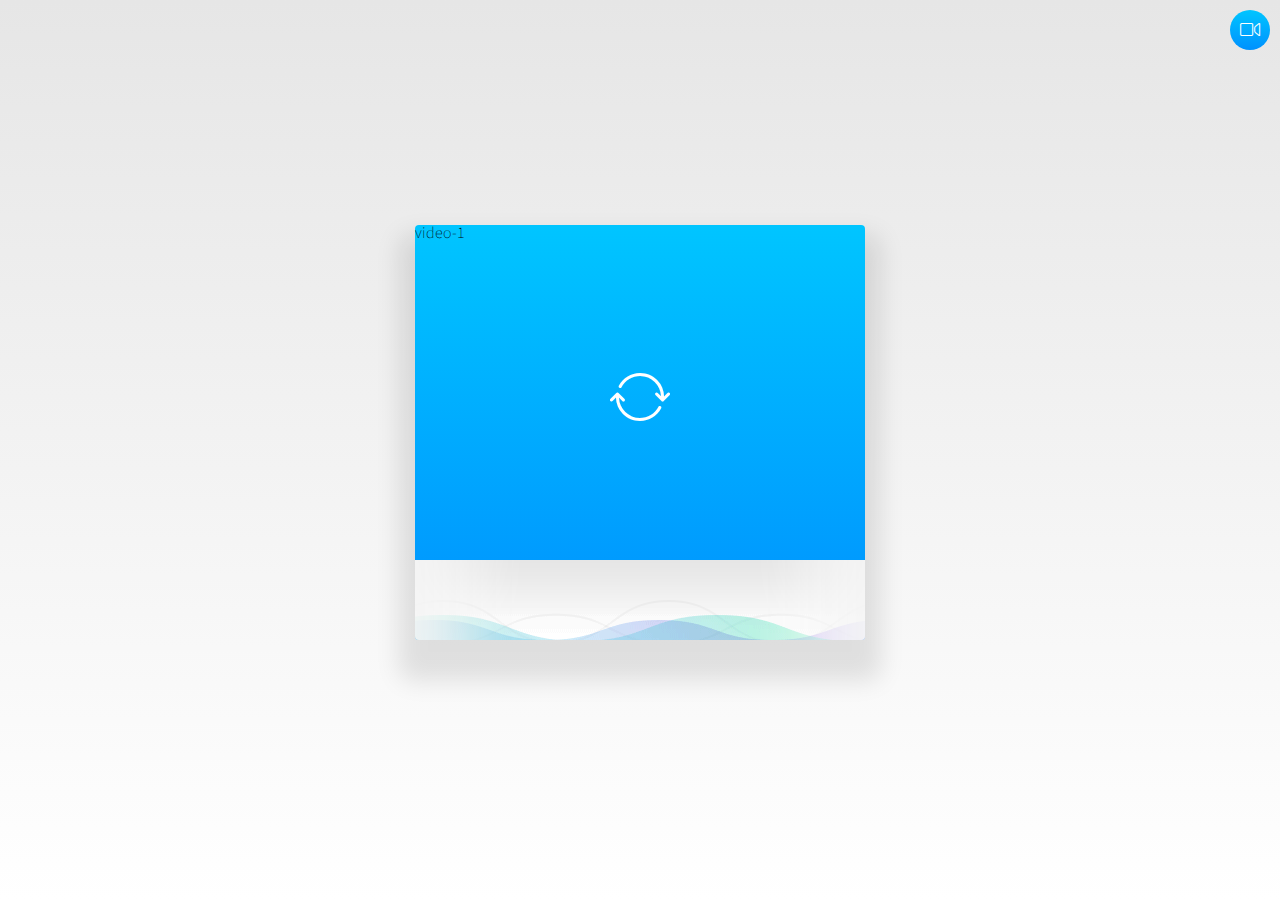
==== commit 44c940e2: "animation lag fix" ====
--- a/public/mocks/index.html
+++ b/public/mocks/index.html
@@ -30,9 +30,7 @@
         video-1
           
         <div class="footer">
-          <div class="visualizer vslzr-01"></div>
-          <div class="visualizer vslzr-02"></div>
-          <div class="visualizer vslzr-03"></div>
+          <div class="visualizer vslzr-gif"></div>
           <div class="visualizer vslzr-mask"></div>
         </div>
         
@@ -42,9 +40,7 @@
         video-2
           
         <div class="footer">
-          <div class="visualizer vslzr-01"></div>
-          <div class="visualizer vslzr-02"></div>
-          <div class="visualizer vslzr-03"></div>
+          <div class="visualizer vslzr-gif"></div>
           <div class="visualizer vslzr-mask"></div>
         </div>
       </div>
--- a/public/css/styles.css
+++ b/public/css/styles.css
@@ -132,14 +132,27 @@
   margin: -225px 0 0 -225px;
   display: inline-block;
   width: 450px;
-  height: 450px;
-  padding-bottom: 120px;
+  min-height: 415px;
+  padding-bottom: 78px;
   background: linear-gradient(#00c5ff 0%, #0091fe 100%);
   border-radius: 4px;
   box-shadow: 0px 25px 25px 16px rgba(0,0,0,0.1);
   transition: all 1s;   
 }
 
+.video-wrap .video-box .video{
+  z-index: 2;
+  position: relative;
+  width: 100%;
+  -webkit-mask-image: -webkit-radial-gradient(circle, white 100%, black 100%); 
+  border-top-right-radius: 4px;
+  border-top-left-radius: 4px;
+}
+  
+.video-wrap .video-box .video video{
+  width: 100%;  
+}
+
 .video-wrap .video-box.top-vid{
   z-index: 200;
   margin-top: -180px !important;
@@ -162,22 +175,26 @@
 }
 
 
+.video-wrap .video-box.remoteVideo {
+  background: linear-gradient(#734ac5 0%, #523195 100%);
+}
+
 .video-wrap.twoVideo .video-box.remoteVideo {
   opacity: 1;
   top:50%;
-  background: linear-gradient(#734ac5 0%, #523195 100%);
   transition: all 1s;
 }
 
 
 
 .video-wrap .video-box:after{
+  z-index: 1;
   display: block;
   content: "\e8da" ;
   position: absolute;
   top:50%;
   left: 50%;   
-  margin: -50px 0 0 -30px;
+  margin: -65px 0 0 -30px;
   font-size: 60px;
   color: #fff;
   font-family: 'icomoon' !important;
@@ -189,7 +206,6 @@
   line-height: 1;
   animation: spin 2s infinite linear;
 
-
   /* Better Font Rendering =========== */
   -webkit-font-smoothing: antialiased;
   -moz-osx-font-smoothing: grayscale;
@@ -217,6 +233,12 @@
 	background-position: 0px 0px;
 	background-repeat: repeat-x;
 } 
+
+.video-wrap .video-box .footer .visualizer.vslzr-gif {
+	background-image: url(../images/visualizer-gif.gif);
+	background-position: center bottom;
+  z-index: 1;  
+}
 
 .video-wrap .video-box .footer .visualizer.vslzr-01 {
 	background-image: url(../images/visualizer-layer-01.png);
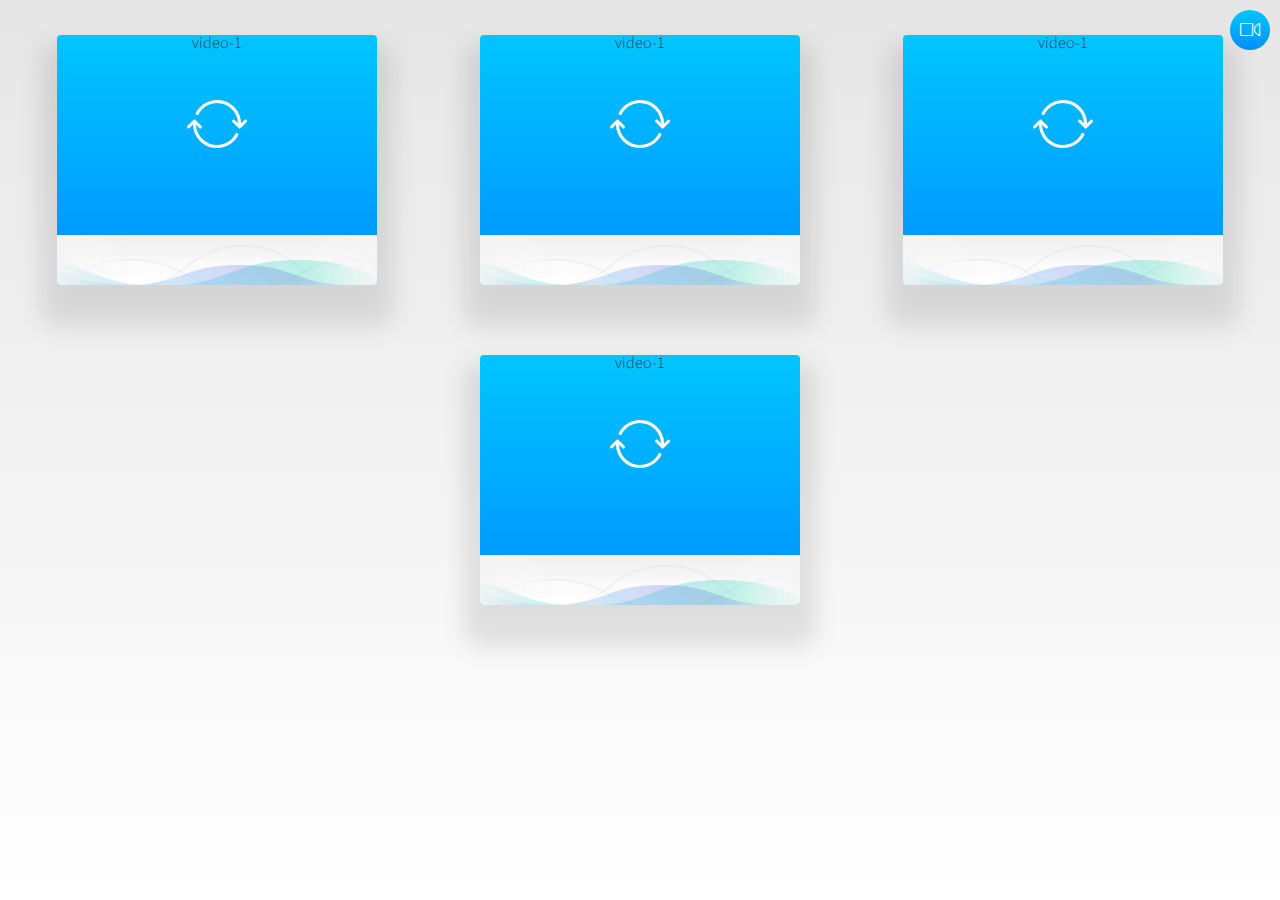
==== commit f82f8c37: "some ui" ====
--- a/public/mocks/index.html
+++ b/public/mocks/index.html
@@ -25,23 +25,38 @@
   </head>
   <body>
     
-    <div class="video-wrap oneVideo">
-      <div class="video-box myVideo">
-        video-1
-          
-        <div class="footer">
-          <div class="visualizer vslzr-gif"></div>
-          <div class="visualizer vslzr-mask"></div>
+    <div class="app-wrap">
+      <div class="align-videos">
+        <div class="video-box">
+          video-1
+          <div class="footer">
+            <div class="visualizer vslzr-gif"></div>
+            <div class="visualizer vslzr-mask"></div>
+          </div>
         </div>
-        
-      </div>
-      
-      <div class="video-box remoteVideo top-vid">
-        video-2
-          
-        <div class="footer">
-          <div class="visualizer vslzr-gif"></div>
-          <div class="visualizer vslzr-mask"></div>
+
+        <div class="video-box">
+          video-1
+          <div class="footer">
+            <div class="visualizer vslzr-gif"></div>
+            <div class="visualizer vslzr-mask"></div>
+          </div>
+        </div>
+
+        <div class="video-box">
+          video-1
+          <div class="footer">
+            <div class="visualizer vslzr-gif"></div>
+            <div class="visualizer vslzr-mask"></div>
+          </div>
+        </div>
+
+        <div class="video-box">
+          video-1
+          <div class="footer">
+            <div class="visualizer vslzr-gif"></div>
+            <div class="visualizer vslzr-mask"></div>
+          </div>
         </div>
       </div>
     </div>
--- a/public/css/styles.css
+++ b/public/css/styles.css
@@ -115,7 +115,7 @@
   display: none !important; 
 }
 
-.video-wrap {
+.app-wrap {
   position: absolute;
   top:0;
   left: 0;
@@ -124,23 +124,30 @@
   background: linear-gradient(#E6E6E6 0%, #ffffff 100%);
 }
 
-.video-wrap .video-box {
+.align-videos{
   z-index: 100;
   position: absolute;
-  top:50%;
-  left: 50%;
-  margin: -225px 0 0 -225px;
+  top:0;
+  left: 0;
+  width: 100%;
+  margin: 0;  
+  text-align: center;
+}
+
+.app-wrap .video-box {
+  position: relative;
   display: inline-block;
-  width: 450px;
-  min-height: 415px;
+  width: 320px;
+  min-height: 250px;
   padding-bottom: 78px;
+  margin: 35px 50px;
   background: linear-gradient(#00c5ff 0%, #0091fe 100%);
   border-radius: 4px;
   box-shadow: 0px 25px 25px 16px rgba(0,0,0,0.1);
   transition: all 1s;   
 }
 
-.video-wrap .video-box .video{
+.app-wrap .video-box .video{
   z-index: 2;
   position: relative;
   width: 100%;
@@ -149,37 +156,37 @@
   border-top-left-radius: 4px;
 }
   
-.video-wrap .video-box .video video{
+.app-wrap .video-box .video video{
   width: 100%;  
 }
 
-.video-wrap .video-box.top-vid{
+.app-wrap .video-box.top-vid{
   z-index: 200;
   margin-top: -180px !important;
   transition: all 1s;
 
 }
 
-.video-wrap.twoVideo .video-box:first-child{
+.app-wrap.twoVideo .video-box:first-child{
   margin: -225px 0 0 -415px;
 }
 
-.video-wrap.twoVideo .video-box:last-child{
+.app-wrap.twoVideo .video-box:last-child{
   margin: -225px 0 0 -35px;
 }
 
-.video-wrap.oneVideo .video-box.remoteVideo {
+.app-wrap.oneVideo .video-box.remoteVideo {
   opacity: 0;
   top:0;
   transition: all 1s;
 }
 
 
-.video-wrap .video-box.remoteVideo {
+.app-wrap .video-box.remoteVideo {
   background: linear-gradient(#734ac5 0%, #523195 100%);
 }
 
-.video-wrap.twoVideo .video-box.remoteVideo {
+.app-wrap.twoVideo .video-box.remoteVideo {
   opacity: 1;
   top:50%;
   transition: all 1s;
@@ -187,7 +194,7 @@
 
 
 
-.video-wrap .video-box:after{
+.app-wrap .video-box:after{
   z-index: 1;
   display: block;
   content: "\e8da" ;
@@ -211,54 +218,54 @@
   -moz-osx-font-smoothing: grayscale;
 }
 
-.video-wrap .video-box .footer {
+.app-wrap .video-box .footer {
   position: absolute;
   bottom: 0;
   left: 0;
   right: 0;
-  height: 80px;
+  height: 50px;
   background: linear-gradient(#ffffff 0%, #E6E6E6 100%); 
   border-bottom-right-radius: 4px;
   border-bottom-left-radius: 4px;
 }
 
-.video-wrap .video-box .footer .visualizer {
+.app-wrap .video-box .footer .visualizer {
   position: absolute;
   top:0;
   left: 0;
   width: 100%;
-  height: 80px;
+  height: 50px;
   border-bottom-right-radius: 4px;
   border-bottom-left-radius: 4px;
 	background-position: 0px 0px;
 	background-repeat: repeat-x;
 } 
 
-.video-wrap .video-box .footer .visualizer.vslzr-gif {
+.app-wrap .video-box .footer .visualizer.vslzr-gif {
 	background-image: url(../images/visualizer-gif.gif);
 	background-position: center bottom;
   z-index: 1;  
 }
 
-.video-wrap .video-box .footer .visualizer.vslzr-01 {
+.app-wrap .video-box .footer .visualizer.vslzr-01 {
 	background-image: url(../images/visualizer-layer-01.png);
   animation: animatedBackground 19s linear infinite;
   z-index: 3;
 }
 
-.video-wrap .video-box .footer .visualizer.vslzr-02 {
+.app-wrap .video-box .footer .visualizer.vslzr-02 {
 	background-image: url(../images/visualizer-layer-02.png);
   animation: animatedBackground 32s linear infinite;
   z-index: 2;
 }
 
-.video-wrap .video-box .footer .visualizer.vslzr-03 {
+.app-wrap .video-box .footer .visualizer.vslzr-03 {
 	background-image: url(../images/visualizer-layer-03.png);
   z-index: 1;
   animation: animatedBackground 40s reverse linear infinite;
 }
 
-.video-wrap .video-box .footer .visualizer.vslzr-mask {
+.app-wrap .video-box .footer .visualizer.vslzr-mask {
   z-index: 4;
 	background-image: url(../images/visualizer-mask.png);
 	background-size: 100% 100%;
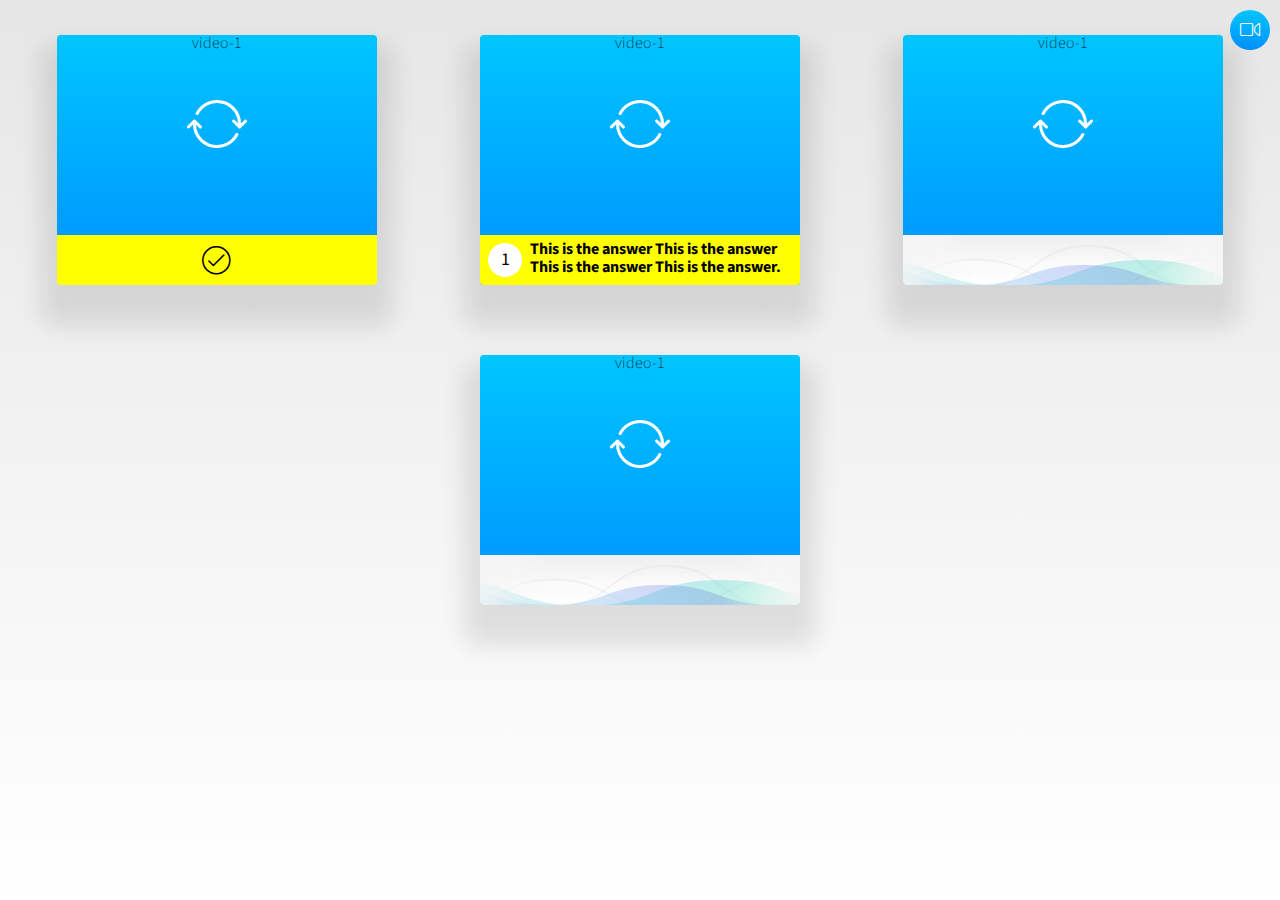
==== commit c95641b6: "answer block" ====
--- a/public/mocks/index.html
+++ b/public/mocks/index.html
@@ -33,13 +33,21 @@
             <div class="visualizer vslzr-gif"></div>
             <div class="visualizer vslzr-mask"></div>
           </div>
+          <div class="footer user-ready">
+            <div class="answer-wrap">
+              <strong class="answer-count">1</strong>
+              <span>This is the answer</span>
+            </div>
+          </div>
         </div>
 
         <div class="video-box">
           video-1
-          <div class="footer">
-            <div class="visualizer vslzr-gif"></div>
-            <div class="visualizer vslzr-mask"></div>
+          <div class="footer user-ready show-answer">
+            <div class="answer-wrap">
+              <strong class="answer-count">1</strong>
+              <span>This is the answer This is the answer This is the answer This is the answer.</span>
+            </div>
           </div>
         </div>
 
--- a/public/css/styles.css
+++ b/public/css/styles.css
@@ -271,6 +271,71 @@
 	background-size: 100% 100%;
 }
 
+.app-wrap .video-box .footer.user-ready{
+  background: yellow;
+  z-index: 5;
+  border-bottom-right-radius: 4px;
+  border-bottom-left-radius: 4px;
+  text-align: center;
+}
+
+.app-wrap .video-box .footer.user-ready:after{
+  z-index: 1;
+  display: inline-block;
+  content: "\e959" ;
+  font-size: 30px;
+  color: #000;
+  font-family: 'icomoon' !important;
+  speak: none;
+  font-style: normal;
+  font-weight: normal;
+  font-variant: normal;
+  text-transform: none;
+  line-height: 50px;
+
+  /* Better Font Rendering =========== */
+  -webkit-font-smoothing: antialiased;
+  -moz-osx-font-smoothing: grayscale;
+}
+
+.app-wrap .video-box .footer .answer-wrap {
+  display: none;
+}
+
+.app-wrap .video-box .footer.user-ready.show-answer:after {
+  display: none;
+}
+
+.app-wrap .video-box .footer.user-ready.show-answer .answer-wrap {
+  display: block;
+  position: relative;
+  width: 100%;
+  height: 100%;
+  padding: 5px 5px 5px 50px;
+  overflow: hidden;
+}
+
+.app-wrap .video-box .footer.user-ready.show-answer .answer-wrap span {
+  display: block;
+  text-align: left;  
+  line-height: 18px;
+  font-weight: bold;
+}
+
+.app-wrap .video-box .footer.user-ready.show-answer .answer-wrap .answer-count {
+  position: absolute;
+  top: 8px;
+  left: 8px;
+  width: 34px;
+  height: 34px;
+  border-radius: 50%;
+  background: #fff;
+  line-height: 34px;
+  font-size: 18px;
+  
+  
+}
+
 .call-btn {
   position: absolute;
   top: 10px;
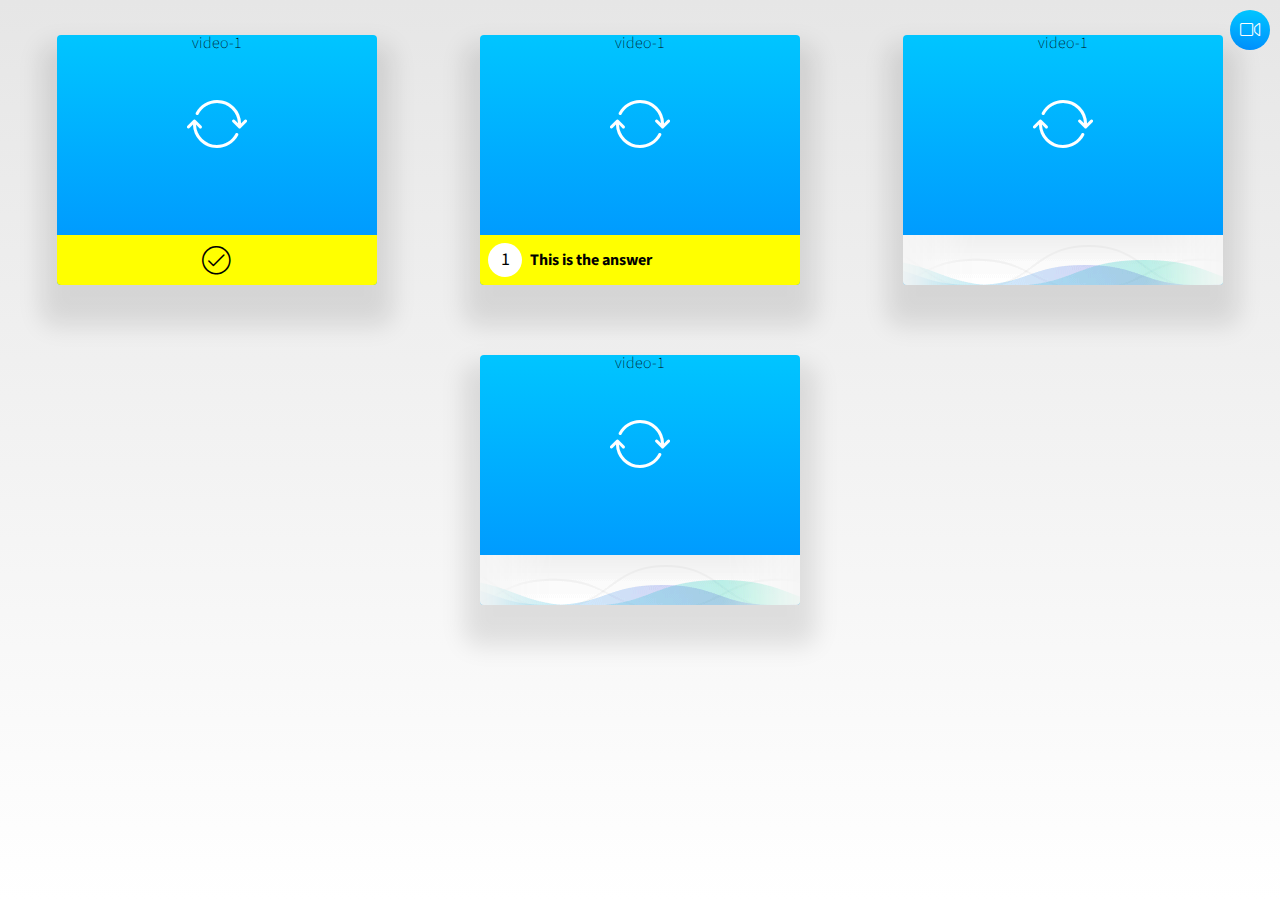
==== commit 33849ee8: "answer block fixes" ====
--- a/public/mocks/index.html
+++ b/public/mocks/index.html
@@ -29,11 +29,10 @@
       <div class="align-videos">
         <div class="video-box">
           video-1
-          <div class="footer">
+          <div class="footer user-ready">
             <div class="visualizer vslzr-gif"></div>
             <div class="visualizer vslzr-mask"></div>
-          </div>
-          <div class="footer user-ready">
+            
             <div class="answer-wrap">
               <strong class="answer-count">1</strong>
               <span>This is the answer</span>
@@ -44,9 +43,12 @@
         <div class="video-box">
           video-1
           <div class="footer user-ready show-answer">
+            <div class="visualizer vslzr-gif"></div>
+            <div class="visualizer vslzr-mask"></div>
+            
             <div class="answer-wrap">
               <strong class="answer-count">1</strong>
-              <span>This is the answer This is the answer This is the answer This is the answer.</span>
+              <span>This is the answer</span>
             </div>
           </div>
         </div>
--- a/public/css/styles.css
+++ b/public/css/styles.css
@@ -302,12 +302,16 @@
   display: none;
 }
 
+.app-wrap .video-box .footer.user-ready .visualizer{
+  display: none;
+}
+
 .app-wrap .video-box .footer.user-ready.show-answer:after {
   display: none;
 }
 
 .app-wrap .video-box .footer.user-ready.show-answer .answer-wrap {
-  display: block;
+  display: table;
   position: relative;
   width: 100%;
   height: 100%;
@@ -316,7 +320,8 @@
 }
 
 .app-wrap .video-box .footer.user-ready.show-answer .answer-wrap span {
-  display: block;
+  display: table-cell;
+  vertical-align: middle;
   text-align: left;  
   line-height: 18px;
   font-weight: bold;
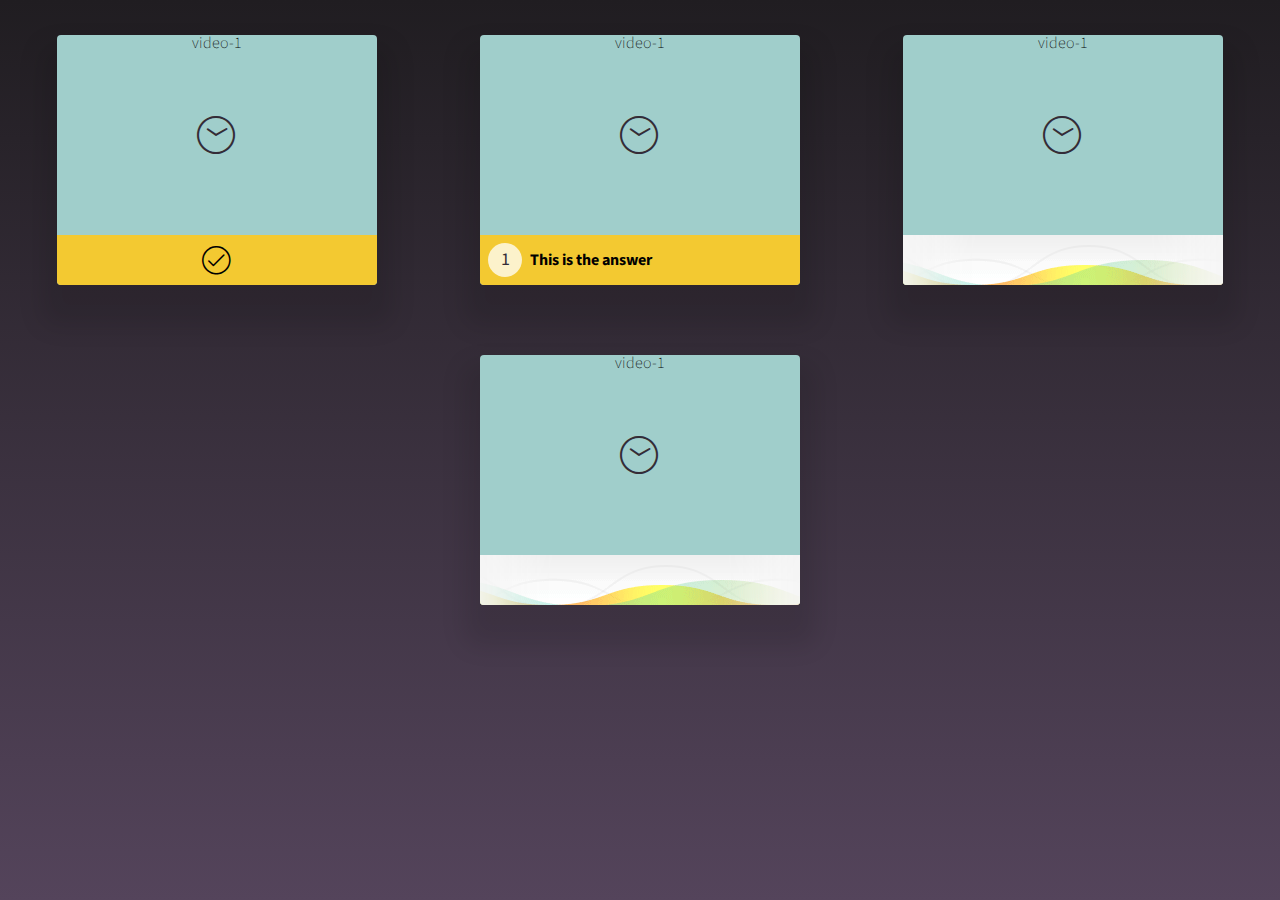
==== commit 2c9b14de: "answer block gif" ====
--- a/public/mocks/index.html
+++ b/public/mocks/index.html
@@ -70,11 +70,7 @@
         </div>
       </div>
     </div>
-    
-    <button class="call-btn" id="call">
-      <i class="icon-camera"></i>
-    </button>
-    
+        
     
     <!-- jQuery (necessary for Bootstrap's JavaScript plugins) -->
     <script src="https://ajax.googleapis.com/ajax/libs/jquery/1.11.3/jquery.min.js"></script>
--- a/public/css/styles.css
+++ b/public/css/styles.css
@@ -121,7 +121,7 @@
   left: 0;
   right: 0;
   bottom: 0;
-  background: linear-gradient(#E6E6E6 0%, #ffffff 100%);
+  background: linear-gradient(#201d21 0%, #54445b 100%);
 }
 
 .align-videos{
@@ -141,7 +141,7 @@
   min-height: 250px;
   padding-bottom: 78px;
   margin: 35px 50px;
-  background: linear-gradient(#00c5ff 0%, #0091fe 100%);
+  background: #a0cecb;
   border-radius: 4px;
   box-shadow: 0px 25px 25px 16px rgba(0,0,0,0.1);
   transition: all 1s;   
@@ -197,13 +197,13 @@
 .app-wrap .video-box:after{
   z-index: 1;
   display: block;
-  content: "\e8da" ;
+  content: "\e8e8" ;
   position: absolute;
   top:50%;
   left: 50%;   
-  margin: -65px 0 0 -30px;
-  font-size: 60px;
-  color: #fff;
+  margin: -45px 0 0 -20px;
+  font-size: 40px;
+  color: #342C37;
   font-family: 'icomoon' !important;
   speak: none;
   font-style: normal;
@@ -224,7 +224,7 @@
   left: 0;
   right: 0;
   height: 50px;
-  background: linear-gradient(#ffffff 0%, #E6E6E6 100%); 
+  background: linear-gradient(#f7f7f8 0%, #ffffff 100%); 
   border-bottom-right-radius: 4px;
   border-bottom-left-radius: 4px;
 }
@@ -272,7 +272,7 @@
 }
 
 .app-wrap .video-box .footer.user-ready{
-  background: yellow;
+  background: #F3C931;
   z-index: 5;
   border-bottom-right-radius: 4px;
   border-bottom-left-radius: 4px;
@@ -334,7 +334,8 @@
   width: 34px;
   height: 34px;
   border-radius: 50%;
-  background: #fff;
+  color: #342C37;
+  background: rgba(255, 255, 255, 0.75);
   line-height: 34px;
   font-size: 18px;
   
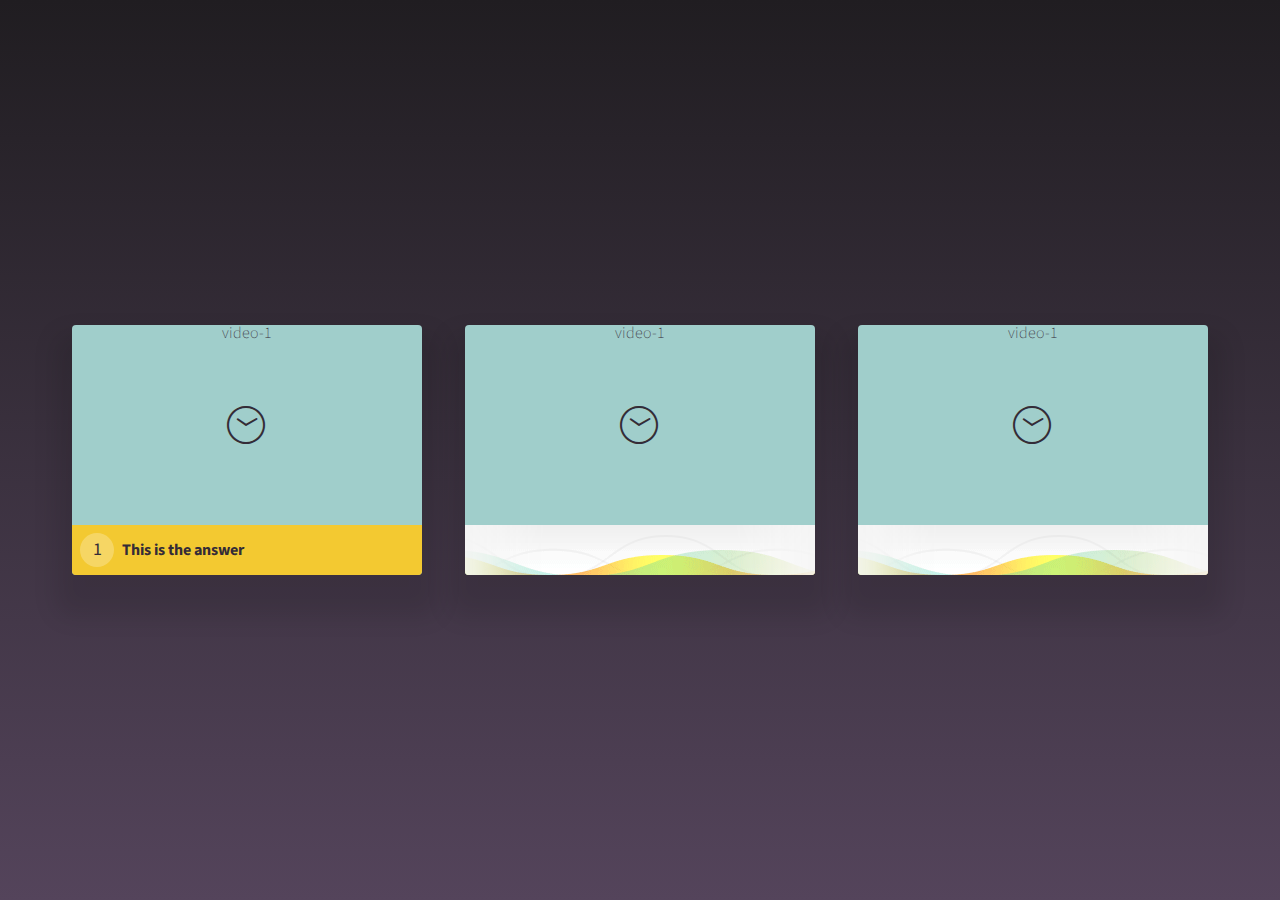
==== commit 21a54605: "more ui" ====
--- a/public/mocks/index.html
+++ b/public/mocks/index.html
@@ -27,18 +27,6 @@
     
     <div class="app-wrap">
       <div class="align-videos">
-        <div class="video-box">
-          video-1
-          <div class="footer user-ready">
-            <div class="visualizer vslzr-gif"></div>
-            <div class="visualizer vslzr-mask"></div>
-            
-            <div class="answer-wrap">
-              <strong class="answer-count">1</strong>
-              <span>This is the answer</span>
-            </div>
-          </div>
-        </div>
 
         <div class="video-box">
           video-1
--- a/public/css/styles.css
+++ b/public/css/styles.css
@@ -111,24 +111,32 @@
   font-weight: 200;
 }
 
-.hidden{
+.hidden,
+.hide{
   display: none !important; 
 }
 
+body{
+  position: absolute;
+  top; 0;
+  left: 0;
+  width: 100%;
+  height: 100%;
+}
+
 .app-wrap {
-  position: absolute;
-  top:0;
-  left: 0;
-  right: 0;
-  bottom: 0;
+  display: table;
+  width: 100%;
+  height: 100%;
   background: linear-gradient(#201d21 0%, #54445b 100%);
+  color: #342C37;
 }
 
 .align-videos{
   z-index: 100;
-  position: absolute;
-  top:0;
-  left: 0;
+  position: relative;
+  display: table-cell;
+  vertical-align: middle;
   width: 100%;
   margin: 0;  
   text-align: center;
@@ -137,10 +145,11 @@
 .app-wrap .video-box {
   position: relative;
   display: inline-block;
-  width: 320px;
+  vertical-align: top;
+  width: 290px;
   min-height: 250px;
-  padding-bottom: 78px;
-  margin: 35px 50px;
+  padding-bottom: 50px;
+  margin: 35px 20px;
   background: #a0cecb;
   border-radius: 4px;
   box-shadow: 0px 25px 25px 16px rgba(0,0,0,0.1);
@@ -151,6 +160,7 @@
   z-index: 2;
   position: relative;
   width: 100%;
+  height: 200px;
   -webkit-mask-image: -webkit-radial-gradient(circle, white 100%, black 100%); 
   border-top-right-radius: 4px;
   border-top-left-radius: 4px;
@@ -158,6 +168,7 @@
   
 .app-wrap .video-box .video video{
   width: 100%;  
+  
 }
 
 .app-wrap .video-box.top-vid{
@@ -284,7 +295,7 @@
   display: inline-block;
   content: "\e959" ;
   font-size: 30px;
-  color: #000;
+  color: #342C37;
   font-family: 'icomoon' !important;
   speak: none;
   font-style: normal;
@@ -335,7 +346,7 @@
   height: 34px;
   border-radius: 50%;
   color: #342C37;
-  background: rgba(255, 255, 255, 0.75);
+  background: rgba(255, 255, 255, 0.25);
   line-height: 34px;
   font-size: 18px;
   
@@ -357,6 +368,181 @@
   line-height: 1;
   font-size: 20px;
   color: #fff;
+}
+
+
+/*
+  Alerts
+*/
+
+.alert-wrap{
+  position: absolute;
+  width: 100%;
+  text-align: center;
+}
+
+.alert-wrap .alert{
+  display: block;
+  margin: 0 auto;
+  text-align: center;
+  padding: 20px;
+}
+
+.alert-wrap .alert h4{
+  font-size: 24px;
+  font-weight: 400;
+  margin-bottom: 5px;
+}
+
+.alert-wrap .alert p{
+  font-size: 20px;
+  line-height: 1.4;
+  font-size: 18px;
+  font-weight: 400;
+}
+
+.alert-wrap .alert i {
+  font-size: 50px;
+  margin-bottom: 10px;
+  display: inline-block;
+}
+
+.alert-wrap .alert-info{
+  background: #a0cecb; 
+  color: #342C37;
+}
+
+.alert-wrap .alert-success{
+  background: #a0cecb; 
+  color: #342C37;
+}
+
+.alert-wrap .alert-intro{
+  background: #a0cecb; 
+  color: #342C37;
+}
+
+.alert-wrap .modal{
+  display: inline-block;
+  width: auto;
+  height: auto;
+  min-height: 200px;
+  margin-top: 100px;
+  border-radius: 4px;
+  background: #a0cecb; 
+  color: #342C37;
+  box-shadow: 0px 25px 25px 16px rgba(0,0,0,0.1);
+  padding: 40px;
+}
+
+.alert-wrap .modal i{
+  font-size: 65px;
+  display: inline-block;
+  margin: 10px auto;
+}
+
+.alert-wrap .modal h4{
+  font-size: 28px;
+  font-weight: 300;
+  margin: 10px auto;
+}
+
+.alert-wrap .modal p{
+  font-size: 18px;
+  line-height: 1.6;
+}
+
+
+/*
+  Question Message
+*/
+.question-wrap{
+  position: absolute;
+  width: 100%;
+  background: #F3C931;
+}
+
+.question-wrap p{
+  color: #342C37;
+  font-size: 18px;
+  line-height: 1.4;
+  font-weight: 400;
+  text-align: center;
+  padding: 20px;
+  min-height: 70px;
+}
+
+
+
+/*
+  Answer Question
+*/
+
+.answer-this{
+  z-index: 1000;
+  position: absolute;
+  top: 0;
+  left: 0;
+  width: 100%;
+  height: 100%;
+  background: rgba(0, 0, 0, 0.75);
+  text-align: center;
+}
+
+.answer-this .answer-box {
+  position: absolute;
+  top: 50%;
+  left: 50%;
+  display: inline-block;
+  width: 435px;
+  margin-top: -70px;
+  margin-left: -210px;
+  padding: 50px 30px;
+  background: -webkit-linear-gradient(#ffffff 0%, #e7e7e7 100%);
+  border-radius: 4px;
+  box-shadow: 0px 25px 25px 16px;
+}
+
+.answer-this .answer-box input.form-control{
+  width: 240px;
+  height: 40px;
+  line-height: 1;
+  padding: 0 10px;
+  border-radius: 2px;
+  vertical-align: middle;
+  border: 1px solid #A0CECB;
+  font-size: 14px;
+}
+
+.answer-this .answer-box button{
+  padding: 0 20px;
+  border: none;
+  background: #a0cecb;
+  width: auto;
+  height: 40px;
+  border-radius: 2px;
+  vertical-align: middle;
+  margin-left: 10px;
+}
+
+/*
+  Media Query
+*/
+
+@media only screen and (min-width: 1200px) {
+  .app-wrap .video-box {
+    width: 350px;
+  }
+  .app-wrap .video-box .video{
+    height: 235px;
+  }
+}
+
+@media only screen and (max-width: 1200px) {
+  .app-wrap .video-box {
+  width: 290px;
+  min-height: 250px;
+  }
 }
 
 
